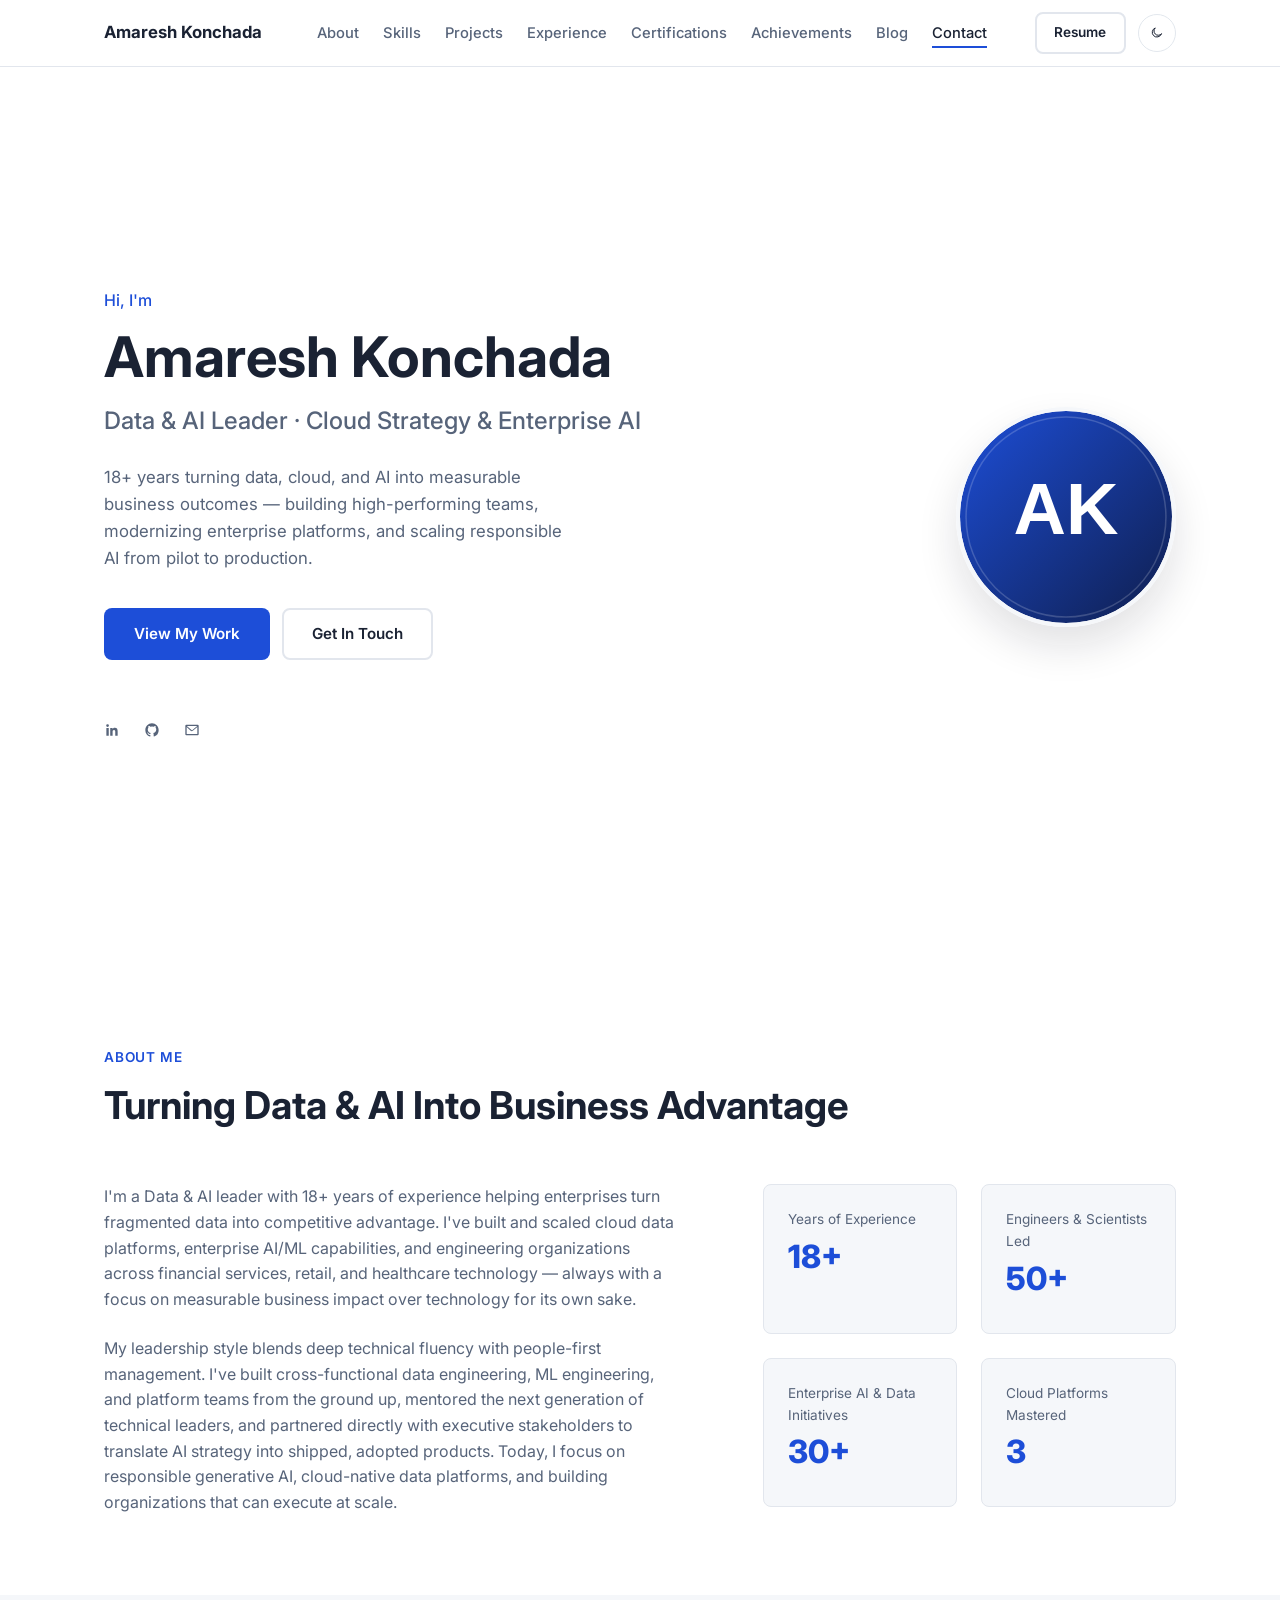
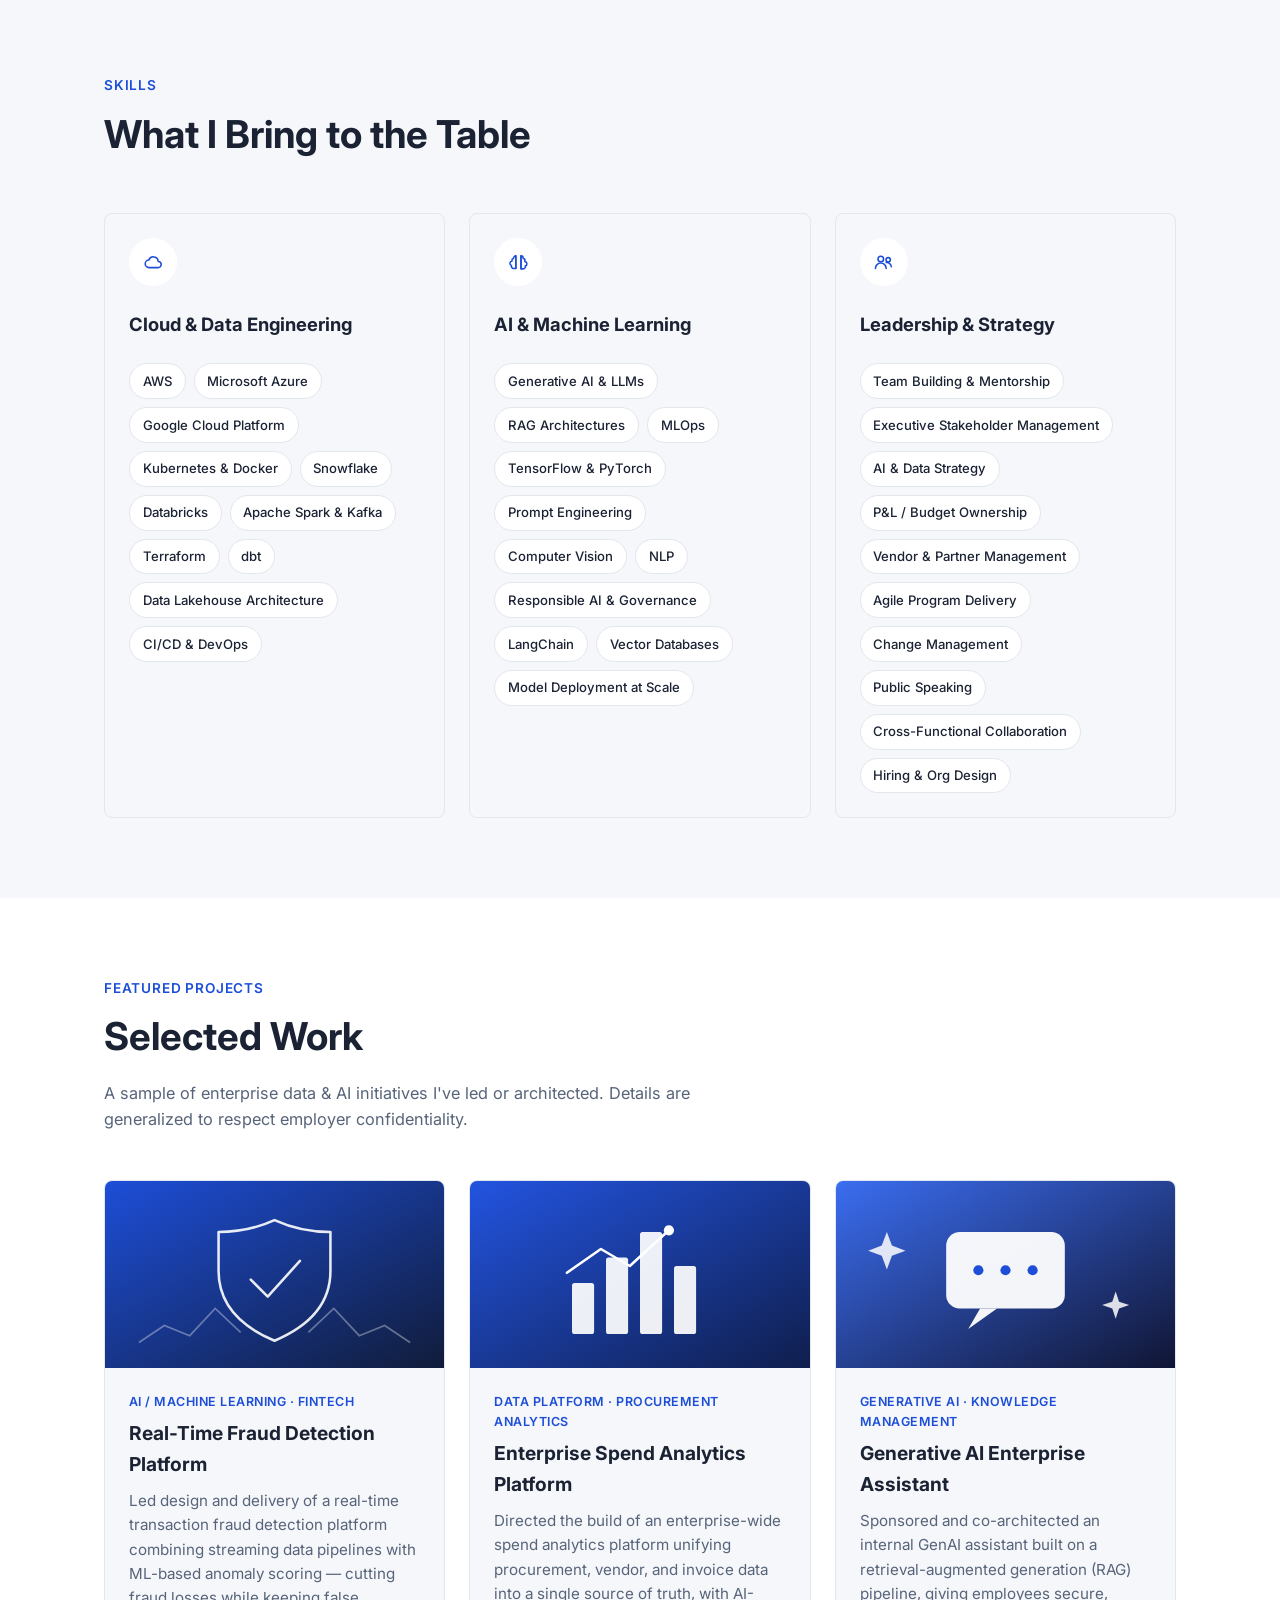
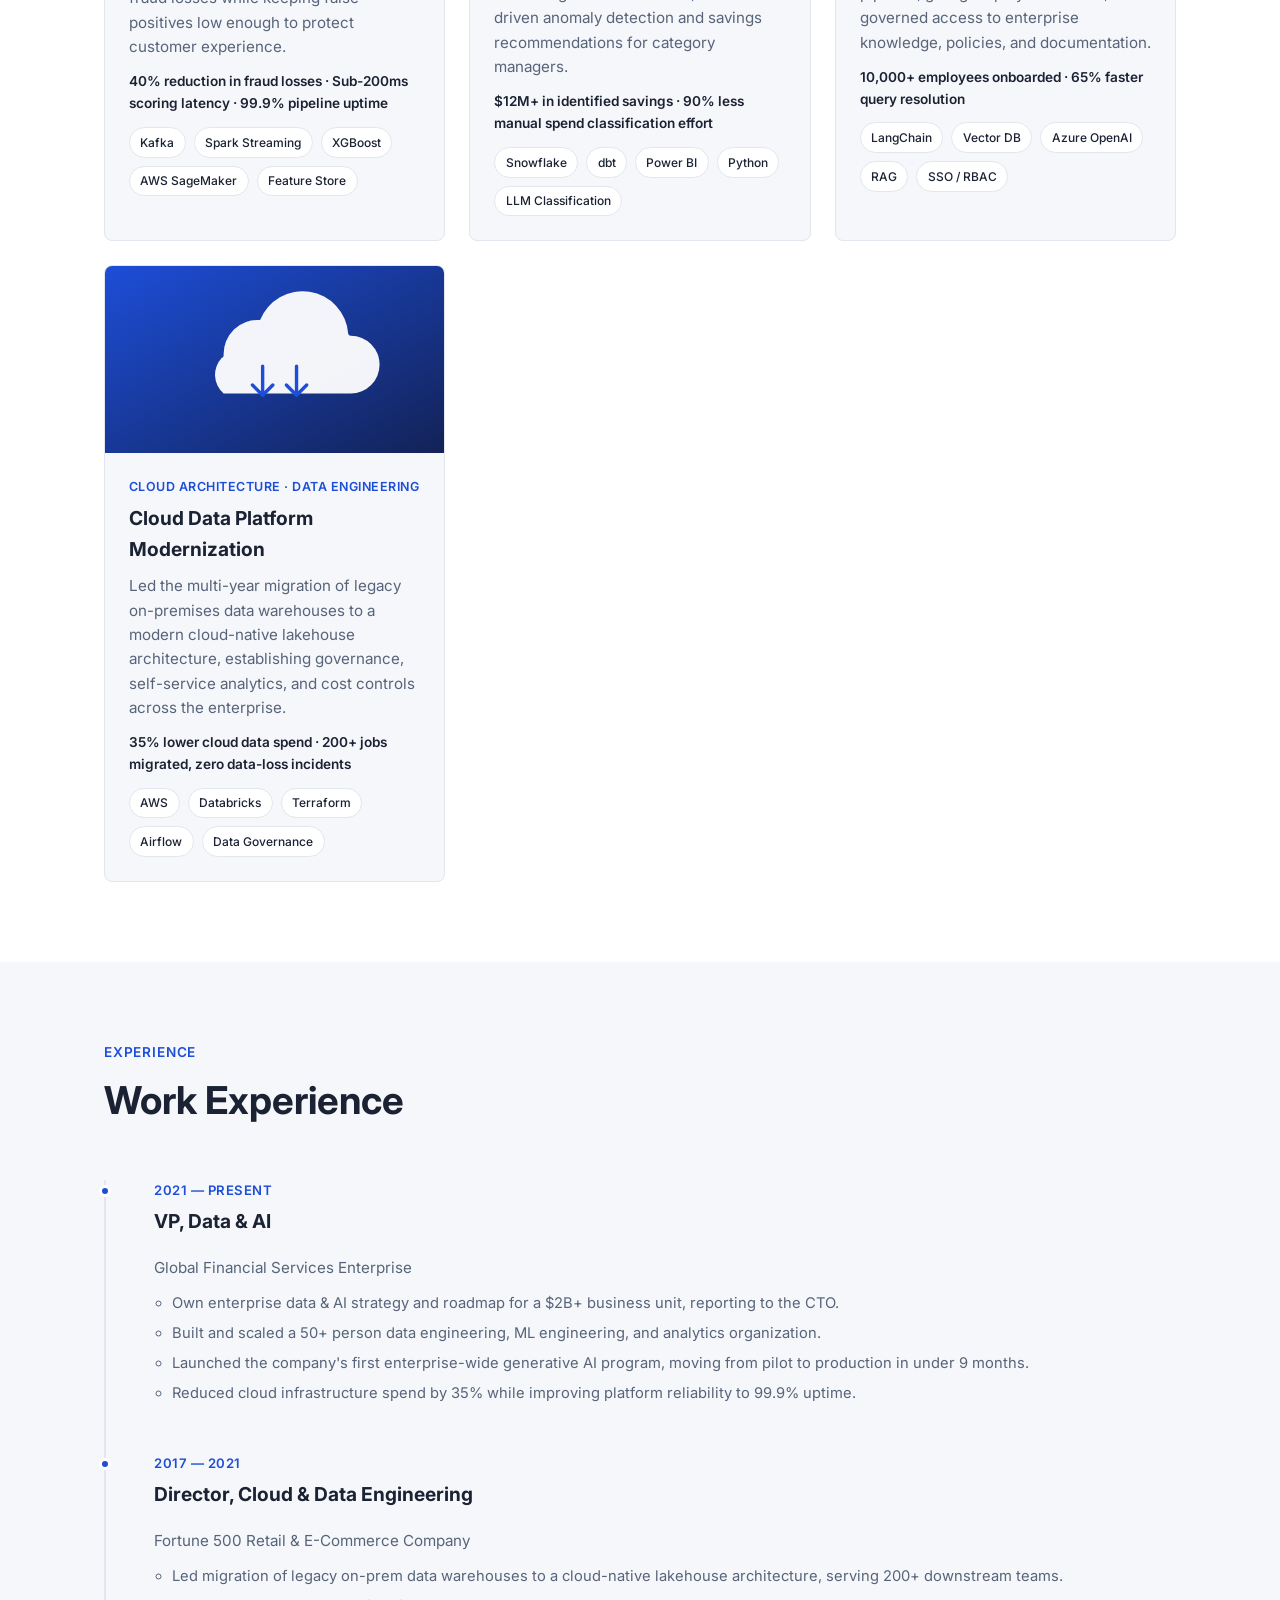
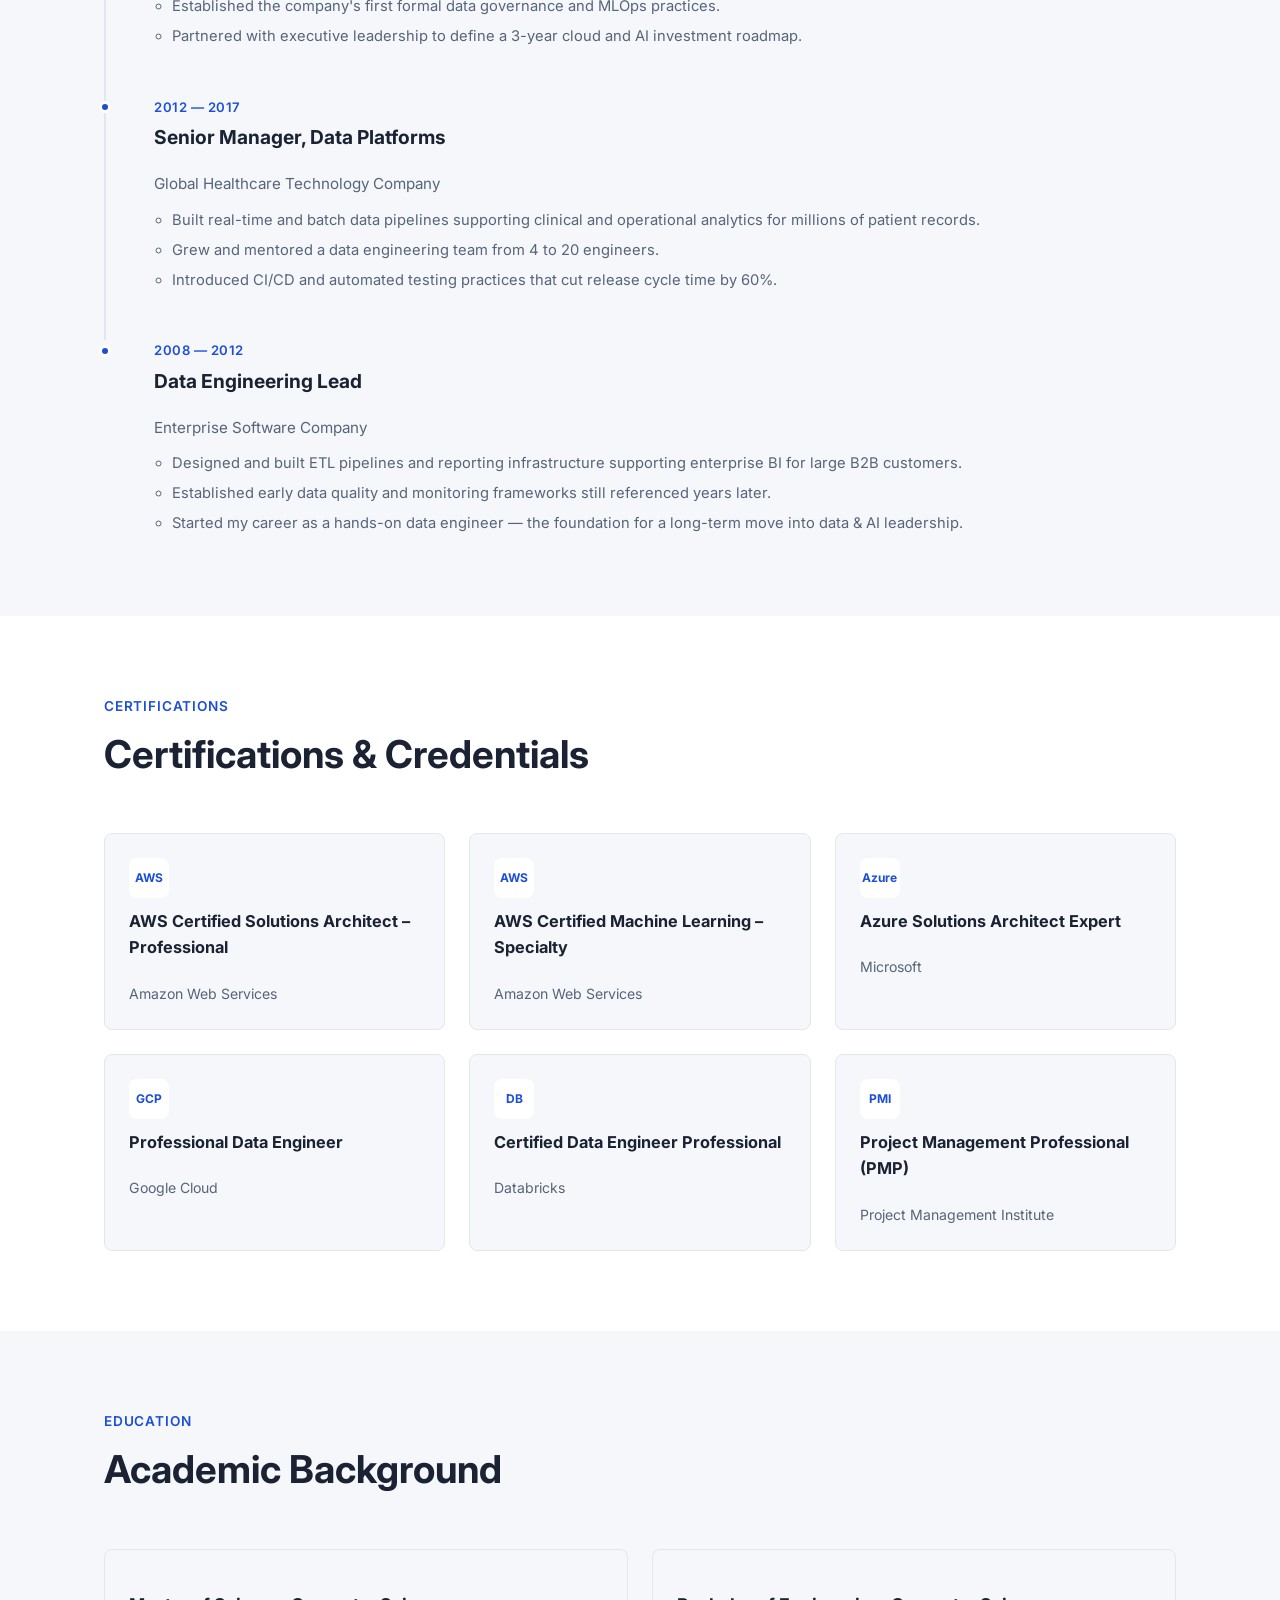
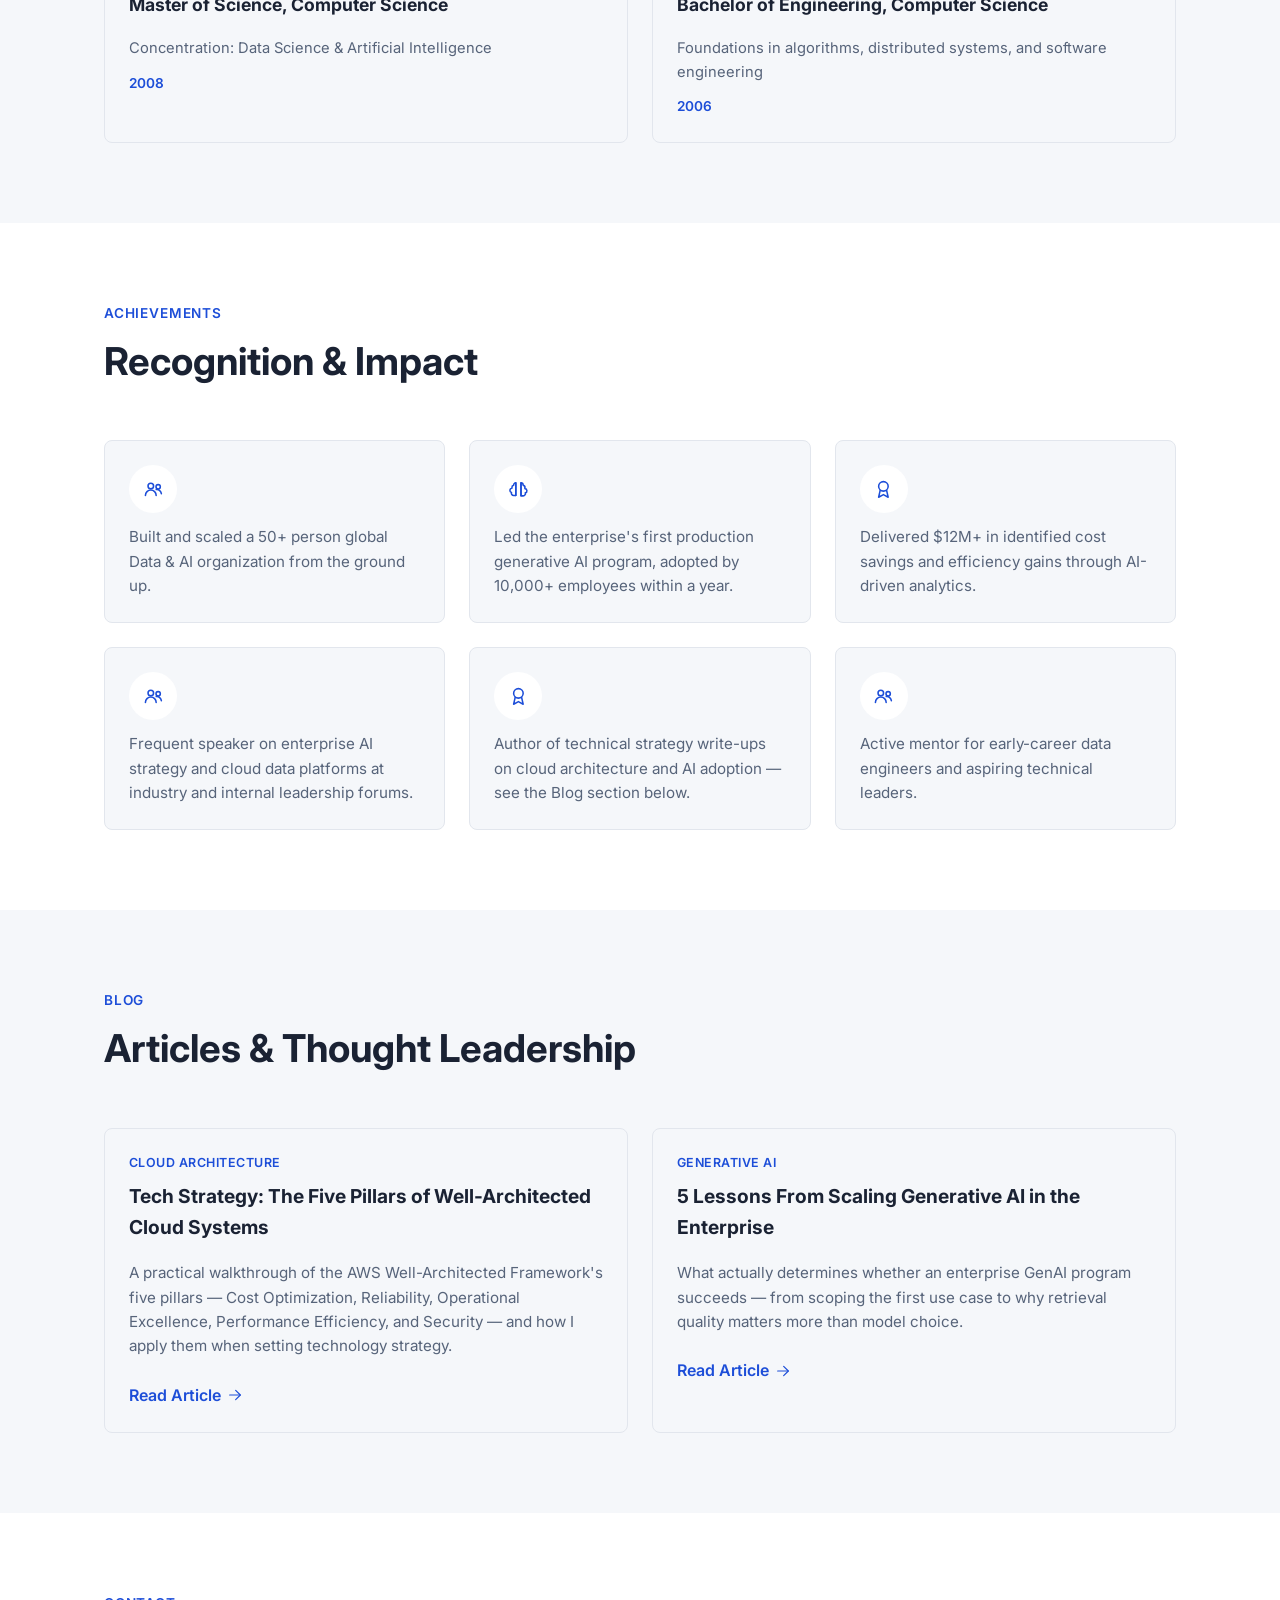
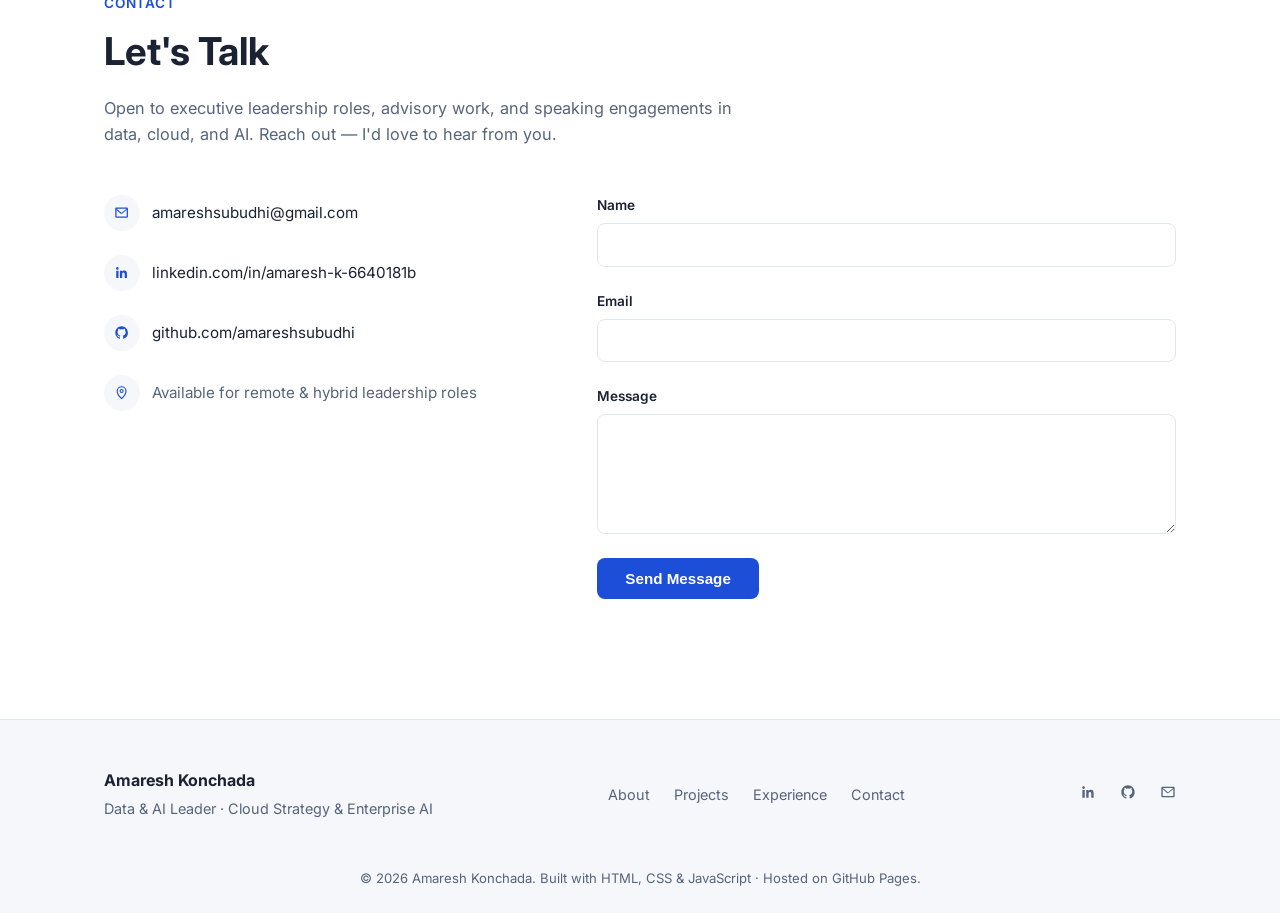
==== index.html @ 45ab71e7 "Build full portfolio site: about, skills, projects, experience, certifications, education, achieveme" ====
<!DOCTYPE html>
<html lang="en">
<head>
  <meta charset="UTF-8">
  <meta name="viewport" content="width=device-width, initial-scale=1.0">
  <title>Amaresh Konchada | Data & AI Leader</title>
  <meta name="description" content="Amaresh Konchada — Data & AI Leader with 18+ years of experience in cloud architecture, enterprise AI, and technology leadership. Explore my experience, projects, skills, and certifications.">

  <!-- Open Graph -->
  <meta property="og:title" content="Amaresh Konchada | Data & AI Leader">
  <meta property="og:description" content="18+ years turning data, cloud, and AI into measurable business outcomes. Explore my experience, projects, skills, and certifications.">
  <meta property="og:type" content="website">
  <meta property="og:image" content="images/profile-placeholder.svg">
  <!-- TODO: add og:url and <link rel="canonical"> once the GitHub Pages / custom domain URL is finalized -->

  <link rel="icon" href="assets/favicon.svg" type="image/svg+xml">

  <!-- Fonts -->
  <link rel="preconnect" href="https://fonts.googleapis.com">
  <link rel="preconnect" href="https://fonts.gstatic.com" crossorigin>
  <link href="https://fonts.googleapis.com/css2?family=Inter:wght@400;500;600;700;800&display=swap" rel="stylesheet">

  <link rel="stylesheet" href="styles/style.css">
</head>
<body>

  <a href="#main" class="skip-link">Skip to main content</a>

  <!-- ==========================================================================
       Icon sprite — shared across the page (nav, skills, contact, footer)
       ========================================================================== -->
  <svg class="icon-sprite" aria-hidden="true">
    <symbol id="icon-menu" viewBox="0 0 24 24"><g fill="none" stroke="currentColor" stroke-width="1.8" stroke-linecap="round"><line x1="3" y1="6" x2="21" y2="6"/><line x1="3" y1="12" x2="21" y2="12"/><line x1="3" y1="18" x2="21" y2="18"/></g></symbol>
    <symbol id="icon-close" viewBox="0 0 24 24"><g fill="none" stroke="currentColor" stroke-width="1.8" stroke-linecap="round"><line x1="5" y1="5" x2="19" y2="19"/><line x1="19" y1="5" x2="5" y2="19"/></g></symbol>
    <symbol id="icon-sun" viewBox="0 0 24 24"><g fill="none" stroke="currentColor" stroke-width="1.8" stroke-linecap="round"><circle cx="12" cy="12" r="4.2"/><line x1="12" y1="1.5" x2="12" y2="4"/><line x1="12" y1="20" x2="12" y2="22.5"/><line x1="1.5" y1="12" x2="4" y2="12"/><line x1="20" y1="12" x2="22.5" y2="12"/><line x1="4.5" y1="4.5" x2="6.2" y2="6.2"/><line x1="17.8" y1="17.8" x2="19.5" y2="19.5"/><line x1="4.5" y1="19.5" x2="6.2" y2="17.8"/><line x1="17.8" y1="6.2" x2="19.5" y2="4.5"/></g></symbol>
    <symbol id="icon-moon" viewBox="0 0 24 24"><path fill="none" stroke="currentColor" stroke-width="1.8" stroke-linecap="round" stroke-linejoin="round" d="M20.5 14.5A8.5 8.5 0 1 1 9.5 3.5a7 7 0 0 0 11 11z"/></symbol>
    <symbol id="icon-cloud" viewBox="0 0 24 24"><path fill="none" stroke="currentColor" stroke-width="1.8" stroke-linecap="round" stroke-linejoin="round" d="M7 18h10.5a3.5 3.5 0 0 0 0-7 5.5 5.5 0 0 0-10.7-1.7A4 4 0 0 0 7 18z"/></symbol>
    <symbol id="icon-brain" viewBox="0 0 24 24"><g fill="none" stroke="currentColor" stroke-width="1.8" stroke-linecap="round" stroke-linejoin="round"><path d="M9 4.5a2.5 2.5 0 0 0-2.5 2.5v.3A2.7 2.7 0 0 0 4.5 10v.6A2.5 2.5 0 0 0 4 15.5 2.7 2.7 0 0 0 6.5 19H9V4.5z"/><path d="M15 4.5a2.5 2.5 0 0 1 2.5 2.5v.3a2.7 2.7 0 0 1 2 3.2v.6a2.5 2.5 0 0 1 .5 4.9 2.7 2.7 0 0 1-2.5 3.5H15V4.5z"/><line x1="9" y1="4.5" x2="9" y2="19"/><line x1="15" y1="4.5" x2="15" y2="19"/></g></symbol>
    <symbol id="icon-users" viewBox="0 0 24 24"><g fill="none" stroke="currentColor" stroke-width="1.8" stroke-linecap="round" stroke-linejoin="round"><circle cx="9" cy="8" r="3.2"/><path d="M2.8 19a6.2 6.2 0 0 1 12.4 0"/><circle cx="17.5" cy="9" r="2.5"/><path d="M15.3 12.2A5.2 5.2 0 0 1 21.2 17"/></g></symbol>
    <symbol id="icon-award" viewBox="0 0 24 24"><g fill="none" stroke="currentColor" stroke-width="1.8" stroke-linecap="round" stroke-linejoin="round"><circle cx="12" cy="8.5" r="5.5"/><path d="M8.3 13.2 6.5 21l5.5-3 5.5 3-1.8-7.8"/></g></symbol>
    <symbol id="icon-mail" viewBox="0 0 24 24"><path fill="currentColor" d="M2 5.5A1.5 1.5 0 0 1 3.5 4h17A1.5 1.5 0 0 1 22 5.5v13a1.5 1.5 0 0 1-1.5 1.5h-17A1.5 1.5 0 0 1 2 18.5v-13zm2.2.5 7.55 6.29a.5.5 0 0 0 .5 0L19.8 6H4.2zM20 7.62l-6.77 5.64a2.5 2.5 0 0 1-3.2 0L4 7.62V18h16V7.62z"/></symbol>
    <symbol id="icon-linkedin" viewBox="0 0 24 24"><path fill="currentColor" d="M20.45 20.45h-3.56v-5.57c0-1.33-.02-3.03-1.85-3.03-1.85 0-2.14 1.45-2.14 2.94v5.66H9.34V9h3.42v1.56h.05c.48-.9 1.64-1.85 3.38-1.85 3.61 0 4.28 2.38 4.28 5.47v6.27zM5.34 7.43a2.07 2.07 0 1 1 0-4.14 2.07 2.07 0 0 1 0 4.14zM7.12 20.45H3.56V9h3.56v11.45z"/></symbol>
    <symbol id="icon-github" viewBox="0 0 24 24"><path fill="currentColor" d="M12 2C6.48 2 2 6.58 2 12.2c0 4.5 2.87 8.32 6.84 9.67.5.1.68-.22.68-.5v-1.94c-2.78.62-3.37-1.36-3.37-1.36-.46-1.2-1.11-1.52-1.11-1.52-.91-.64.07-.63.07-.63 1 .07 1.53 1.05 1.53 1.05.9 1.57 2.34 1.12 2.91.86.09-.66.35-1.12.64-1.38-2.22-.26-4.56-1.14-4.56-5.06 0-1.12.39-2.03 1.03-2.75-.1-.26-.45-1.3.1-2.71 0 0 .84-.28 2.75 1.05a9.3 9.3 0 0 1 5 0c1.9-1.33 2.74-1.05 2.74-1.05.56 1.41.21 2.45.1 2.71.65.72 1.03 1.63 1.03 2.75 0 3.93-2.34 4.79-4.57 5.05.36.32.68.94.68 1.9v2.82c0 .28.18.61.69.5A10.02 10.02 0 0 0 22 12.2C22 6.58 17.52 2 12 2z"/></symbol>
    <symbol id="icon-map-pin" viewBox="0 0 24 24"><g fill="none" stroke="currentColor" stroke-width="1.8" stroke-linecap="round" stroke-linejoin="round"><path d="M12 21.5S5 15 5 9.8a7 7 0 0 1 14 0c0 5.2-7 11.7-7 11.7z"/><circle cx="12" cy="9.5" r="2.4"/></g></symbol>
    <symbol id="icon-arrow-right" viewBox="0 0 24 24"><g fill="none" stroke="currentColor" stroke-width="1.8" stroke-linecap="round" stroke-linejoin="round"><line x1="4" y1="12" x2="20" y2="12"/><polyline points="13 5 20 12 13 19"/></g></symbol>
  </svg>

  <!-- ==========================================================================
       Header / Navigation
       ========================================================================== -->
  <header class="site-header" id="siteHeader">
    <div class="container nav">
      <a href="#hero" class="nav__brand">Amaresh Konchada</a>

      <button class="nav__toggle" id="navToggle" aria-label="Toggle navigation menu" aria-expanded="false" aria-controls="navMenu">
        <svg class="icon" aria-hidden="true"><use href="#icon-menu"></use></svg>
      </button>

      <div class="nav__menu" id="navMenu">
        <ul class="nav__list">
          <li><a href="#about" class="nav__link">About</a></li>
          <li><a href="#skills" class="nav__link">Skills</a></li>
          <li><a href="#projects" class="nav__link">Projects</a></li>
          <li><a href="#experience" class="nav__link">Experience</a></li>
          <li><a href="#certifications" class="nav__link">Certifications</a></li>
          <li><a href="#achievements" class="nav__link">Achievements</a></li>
          <li><a href="#blog" class="nav__link">Blog</a></li>
          <li><a href="#contact" class="nav__link">Contact</a></li>
        </ul>
        <div class="nav__actions">
          <a href="resume/resume.html" target="_blank" rel="noopener noreferrer" class="btn btn--secondary btn--sm">Resume</a>
          <button class="theme-toggle" id="themeToggle" aria-label="Toggle dark mode" aria-pressed="false">
            <svg class="icon" aria-hidden="true"><use href="#icon-moon"></use></svg>
          </button>
        </div>
      </div>
    </div>
  </header>

  <main id="main">

    <!-- ==========================================================================
         Hero
         ========================================================================== -->
    <section id="hero" class="hero" aria-label="Introduction">
      <div class="container hero__grid">
        <div class="hero__container">
          <p class="hero__eyebrow">Hi, I'm</p>
          <h1 class="hero__name">Amaresh Konchada</h1>
          <p class="hero__title">Data &amp; AI Leader · Cloud Strategy &amp; Enterprise AI</p>
          <p class="hero__tagline">
            18+ years turning data, cloud, and AI into measurable business outcomes — building
            high-performing teams, modernizing enterprise platforms, and scaling responsible AI
            from pilot to production.
          </p>

          <div class="hero__cta">
            <a href="#projects" class="btn btn--primary">View My Work</a>
            <a href="#contact" class="btn btn--secondary">Get In Touch</a>
          </div>

          <ul class="hero__socials" aria-label="Social links">
            <li>
              <a href="https://www.linkedin.com/in/amaresh-k-6640181b/" target="_blank" rel="noopener noreferrer" aria-label="Amaresh Konchada on LinkedIn">
                <svg class="icon" width="22" height="22" aria-hidden="true"><use href="#icon-linkedin"></use></svg>
              </a>
            </li>
            <li>
              <a href="https://github.com/amareshsubudhi" target="_blank" rel="noopener noreferrer" aria-label="Amaresh Konchada on GitHub">
                <svg class="icon" width="22" height="22" aria-hidden="true"><use href="#icon-github"></use></svg>
              </a>
            </li>
            <li>
              <a href="mailto:amareshsubudhi@gmail.com" aria-label="Email Amaresh Konchada">
                <svg class="icon" width="22" height="22" aria-hidden="true"><use href="#icon-mail"></use></svg>
              </a>
            </li>
          </ul>
        </div>

        <div class="hero__media">
          <!-- Placeholder avatar. Replace with a real headshot: drop the file at
               images/profile.jpg and change the src below to "images/profile.jpg". -->
          <img src="images/profile-placeholder.svg" alt="Portrait of Amaresh Konchada" class="hero__avatar" width="280" height="280">
        </div>
      </div>
    </section>

    <!-- ==========================================================================
         About
         ========================================================================== -->
    <section id="about" class="section" aria-label="About Me">
      <div class="container">
        <p class="section__eyebrow">About Me</p>
        <h2 class="section__title">Turning Data &amp; AI Into Business Advantage</h2>

        <div class="about__grid">
          <div class="about__bio">
            <p>
              I'm a Data &amp; AI leader with 18+ years of experience helping enterprises turn
              fragmented data into competitive advantage. I've built and scaled cloud data
              platforms, enterprise AI/ML capabilities, and engineering organizations across
              financial services, retail, and healthcare technology — always with a focus on
              measurable business impact over technology for its own sake.
            </p>
            <p>
              My leadership style blends deep technical fluency with people-first management.
              I've built cross-functional data engineering, ML engineering, and platform teams
              from the ground up, mentored the next generation of technical leaders, and
              partnered directly with executive stakeholders to translate AI strategy into
              shipped, adopted products. Today, I focus on responsible generative AI, cloud-native
              data platforms, and building organizations that can execute at scale.
            </p>
          </div>

          <dl class="stats about__stats" aria-label="Career highlights">
            <div class="stat">
              <dt class="stat__label">Years of Experience</dt>
              <dd class="stat__value">18+</dd>
            </div>
            <div class="stat">
              <dt class="stat__label">Engineers &amp; Scientists Led</dt>
              <dd class="stat__value">50+</dd>
            </div>
            <div class="stat">
              <dt class="stat__label">Enterprise AI &amp; Data Initiatives</dt>
              <dd class="stat__value">30+</dd>
            </div>
            <div class="stat">
              <dt class="stat__label">Cloud Platforms Mastered</dt>
              <dd class="stat__value">3</dd>
            </div>
          </dl>
        </div>
      </div>
    </section>

    <!-- ==========================================================================
         Skills — Technical, AI, Leadership
         ========================================================================== -->
    <section id="skills" class="section section--alt" aria-label="Skills">
      <div class="container">
        <p class="section__eyebrow">Skills</p>
        <h2 class="section__title">What I Bring to the Table</h2>

        <div class="skills__grid">
          <article class="card skill-card">
            <div class="skill-card__icon"><svg class="icon" aria-hidden="true"><use href="#icon-cloud"></use></svg></div>
            <h3 class="skill-card__title">Cloud &amp; Data Engineering</h3>
            <ul class="chip-list">
              <li class="chip">AWS</li>
              <li class="chip">Microsoft Azure</li>
              <li class="chip">Google Cloud Platform</li>
              <li class="chip">Kubernetes &amp; Docker</li>
              <li class="chip">Snowflake</li>
              <li class="chip">Databricks</li>
              <li class="chip">Apache Spark &amp; Kafka</li>
              <li class="chip">Terraform</li>
              <li class="chip">dbt</li>
              <li class="chip">Data Lakehouse Architecture</li>
              <li class="chip">CI/CD &amp; DevOps</li>
            </ul>
          </article>

          <article class="card skill-card">
            <div class="skill-card__icon"><svg class="icon" aria-hidden="true"><use href="#icon-brain"></use></svg></div>
            <h3 class="skill-card__title">AI &amp; Machine Learning</h3>
            <ul class="chip-list">
              <li class="chip">Generative AI &amp; LLMs</li>
              <li class="chip">RAG Architectures</li>
              <li class="chip">MLOps</li>
              <li class="chip">TensorFlow &amp; PyTorch</li>
              <li class="chip">Prompt Engineering</li>
              <li class="chip">Computer Vision</li>
              <li class="chip">NLP</li>
              <li class="chip">Responsible AI &amp; Governance</li>
              <li class="chip">LangChain</li>
              <li class="chip">Vector Databases</li>
              <li class="chip">Model Deployment at Scale</li>
            </ul>
          </article>

          <article class="card skill-card">
            <div class="skill-card__icon"><svg class="icon" aria-hidden="true"><use href="#icon-users"></use></svg></div>
            <h3 class="skill-card__title">Leadership &amp; Strategy</h3>
            <ul class="chip-list">
              <li class="chip">Team Building &amp; Mentorship</li>
              <li class="chip">Executive Stakeholder Management</li>
              <li class="chip">AI &amp; Data Strategy</li>
              <li class="chip">P&amp;L / Budget Ownership</li>
              <li class="chip">Vendor &amp; Partner Management</li>
              <li class="chip">Agile Program Delivery</li>
              <li class="chip">Change Management</li>
              <li class="chip">Public Speaking</li>
              <li class="chip">Cross-Functional Collaboration</li>
              <li class="chip">Hiring &amp; Org Design</li>
            </ul>
          </article>
        </div>
      </div>
    </section>

    <!-- ==========================================================================
         Featured Projects
         ========================================================================== -->
    <section id="projects" class="section" aria-label="Featured Projects">
      <div class="container">
        <p class="section__eyebrow">Featured Projects</p>
        <h2 class="section__title">Selected Work</h2>
        <p class="section__subtitle">
          A sample of enterprise data &amp; AI initiatives I've led or architected. Details are
          generalized to respect employer confidentiality.
        </p>

        <div class="projects__grid">
          <article class="card project-card">
            <img src="images/project-fraud.svg" alt="" class="project-card__thumb" width="400" height="220" loading="lazy">
            <p class="project-card__tag">AI / Machine Learning · FinTech</p>
            <h3 class="project-card__title">Real-Time Fraud Detection Platform</h3>
            <p class="project-card__desc">
              Led design and delivery of a real-time transaction fraud detection platform
              combining streaming data pipelines with ML-based anomaly scoring — cutting fraud
              losses while keeping false positives low enough to protect customer experience.
            </p>
            <p class="project-card__impact">40% reduction in fraud losses · Sub-200ms scoring latency · 99.9% pipeline uptime</p>
            <ul class="chip-list chip-list--sm">
              <li class="chip">Kafka</li>
              <li class="chip">Spark Streaming</li>
              <li class="chip">XGBoost</li>
              <li class="chip">AWS SageMaker</li>
              <li class="chip">Feature Store</li>
            </ul>
          </article>

          <article class="card project-card">
            <img src="images/project-spend.svg" alt="" class="project-card__thumb" width="400" height="220" loading="lazy">
            <p class="project-card__tag">Data Platform · Procurement Analytics</p>
            <h3 class="project-card__title">Enterprise Spend Analytics Platform</h3>
            <p class="project-card__desc">
              Directed the build of an enterprise-wide spend analytics platform unifying
              procurement, vendor, and invoice data into a single source of truth, with
              AI-driven anomaly detection and savings recommendations for category managers.
            </p>
            <p class="project-card__impact">$12M+ in identified savings · 90% less manual spend classification effort</p>
            <ul class="chip-list chip-list--sm">
              <li class="chip">Snowflake</li>
              <li class="chip">dbt</li>
              <li class="chip">Power BI</li>
              <li class="chip">Python</li>
              <li class="chip">LLM Classification</li>
            </ul>
          </article>

          <article class="card project-card">
            <img src="images/project-genai.svg" alt="" class="project-card__thumb" width="400" height="220" loading="lazy">
            <p class="project-card__tag">Generative AI · Knowledge Management</p>
            <h3 class="project-card__title">Generative AI Enterprise Assistant</h3>
            <p class="project-card__desc">
              Sponsored and co-architected an internal GenAI assistant built on a
              retrieval-augmented generation (RAG) pipeline, giving employees secure, governed
              access to enterprise knowledge, policies, and documentation.
            </p>
            <p class="project-card__impact">10,000+ employees onboarded · 65% faster query resolution</p>
            <ul class="chip-list chip-list--sm">
              <li class="chip">LangChain</li>
              <li class="chip">Vector DB</li>
              <li class="chip">Azure OpenAI</li>
              <li class="chip">RAG</li>
              <li class="chip">SSO / RBAC</li>
            </ul>
          </article>

          <article class="card project-card">
            <img src="images/project-cloud.svg" alt="" class="project-card__thumb" width="400" height="220" loading="lazy">
            <p class="project-card__tag">Cloud Architecture · Data Engineering</p>
            <h3 class="project-card__title">Cloud Data Platform Modernization</h3>
            <p class="project-card__desc">
              Led the multi-year migration of legacy on-premises data warehouses to a modern
              cloud-native lakehouse architecture, establishing governance, self-service
              analytics, and cost controls across the enterprise.
            </p>
            <p class="project-card__impact">35% lower cloud data spend · 200+ jobs migrated, zero data-loss incidents</p>
            <ul class="chip-list chip-list--sm">
              <li class="chip">AWS</li>
              <li class="chip">Databricks</li>
              <li class="chip">Terraform</li>
              <li class="chip">Airflow</li>
              <li class="chip">Data Governance</li>
            </ul>
          </article>
        </div>
      </div>
    </section>

    <!-- ==========================================================================
         Work Experience Timeline
         ========================================================================== -->
    <!-- TODO: swap the generalized employer descriptors below for actual company names when ready to publish. -->
    <section id="experience" class="section section--alt" aria-label="Work Experience">
      <div class="container">
        <p class="section__eyebrow">Experience</p>
        <h2 class="section__title">Work Experience</h2>

        <ol class="timeline">
          <li class="timeline__item">
            <div class="timeline__marker" aria-hidden="true"></div>
            <div class="timeline__content">
              <p class="timeline__period">2021 — Present</p>
              <h3 class="timeline__role">VP, Data &amp; AI</h3>
              <p class="timeline__org">Global Financial Services Enterprise</p>
              <ul class="timeline__list">
                <li>Own enterprise data &amp; AI strategy and roadmap for a $2B+ business unit, reporting to the CTO.</li>
                <li>Built and scaled a 50+ person data engineering, ML engineering, and analytics organization.</li>
                <li>Launched the company's first enterprise-wide generative AI program, moving from pilot to production in under 9 months.</li>
                <li>Reduced cloud infrastructure spend by 35% while improving platform reliability to 99.9% uptime.</li>
              </ul>
            </div>
          </li>

          <li class="timeline__item">
            <div class="timeline__marker" aria-hidden="true"></div>
            <div class="timeline__content">
              <p class="timeline__period">2017 — 2021</p>
              <h3 class="timeline__role">Director, Cloud &amp; Data Engineering</h3>
              <p class="timeline__org">Fortune 500 Retail &amp; E-Commerce Company</p>
              <ul class="timeline__list">
                <li>Led migration of legacy on-prem data warehouses to a cloud-native lakehouse architecture, serving 200+ downstream teams.</li>
                <li>Established the company's first formal data governance and MLOps practices.</li>
                <li>Partnered with executive leadership to define a 3-year cloud and AI investment roadmap.</li>
              </ul>
            </div>
          </li>

          <li class="timeline__item">
            <div class="timeline__marker" aria-hidden="true"></div>
            <div class="timeline__content">
              <p class="timeline__period">2012 — 2017</p>
              <h3 class="timeline__role">Senior Manager, Data Platforms</h3>
              <p class="timeline__org">Global Healthcare Technology Company</p>
              <ul class="timeline__list">
                <li>Built real-time and batch data pipelines supporting clinical and operational analytics for millions of patient records.</li>
                <li>Grew and mentored a data engineering team from 4 to 20 engineers.</li>
                <li>Introduced CI/CD and automated testing practices that cut release cycle time by 60%.</li>
              </ul>
            </div>
          </li>

          <li class="timeline__item">
            <div class="timeline__marker" aria-hidden="true"></div>
            <div class="timeline__content">
              <p class="timeline__period">2008 — 2012</p>
              <h3 class="timeline__role">Data Engineering Lead</h3>
              <p class="timeline__org">Enterprise Software Company</p>
              <ul class="timeline__list">
                <li>Designed and built ETL pipelines and reporting infrastructure supporting enterprise BI for large B2B customers.</li>
                <li>Established early data quality and monitoring frameworks still referenced years later.</li>
                <li>Started my career as a hands-on data engineer — the foundation for a long-term move into data &amp; AI leadership.</li>
              </ul>
            </div>
          </li>
        </ol>
      </div>
    </section>

    <!-- ==========================================================================
         Certifications
         ========================================================================== -->
    <section id="certifications" class="section" aria-label="Certifications">
      <div class="container">
        <p class="section__eyebrow">Certifications</p>
        <h2 class="section__title">Certifications &amp; Credentials</h2>

        <div class="cert__grid">
          <article class="card cert-card">
            <p class="cert-card__badge">AWS</p>
            <h3 class="cert-card__title">AWS Certified Solutions Architect – Professional</h3>
            <p class="cert-card__issuer">Amazon Web Services</p>
          </article>
          <article class="card cert-card">
            <p class="cert-card__badge">AWS</p>
            <h3 class="cert-card__title">AWS Certified Machine Learning – Specialty</h3>
            <p class="cert-card__issuer">Amazon Web Services</p>
          </article>
          <article class="card cert-card">
            <p class="cert-card__badge">Azure</p>
            <h3 class="cert-card__title">Azure Solutions Architect Expert</h3>
            <p class="cert-card__issuer">Microsoft</p>
          </article>
          <article class="card cert-card">
            <p class="cert-card__badge">GCP</p>
            <h3 class="cert-card__title">Professional Data Engineer</h3>
            <p class="cert-card__issuer">Google Cloud</p>
          </article>
          <article class="card cert-card">
            <p class="cert-card__badge">DB</p>
            <h3 class="cert-card__title">Certified Data Engineer Professional</h3>
            <p class="cert-card__issuer">Databricks</p>
          </article>
          <article class="card cert-card">
            <p class="cert-card__badge">PMI</p>
            <h3 class="cert-card__title">Project Management Professional (PMP)</h3>
            <p class="cert-card__issuer">Project Management Institute</p>
          </article>
        </div>
      </div>
    </section>

    <!-- ==========================================================================
         Education
         ========================================================================== -->
    <section id="education" class="section section--alt" aria-label="Education">
      <div class="container">
        <p class="section__eyebrow">Education</p>
        <h2 class="section__title">Academic Background</h2>

        <div class="education__grid">
          <article class="card education-card">
            <h3 class="education-card__degree">Master of Science, Computer Science</h3>
            <p class="education-card__focus">Concentration: Data Science &amp; Artificial Intelligence</p>
            <p class="education-card__year">2008</p>
          </article>
          <article class="card education-card">
            <h3 class="education-card__degree">Bachelor of Engineering, Computer Science</h3>
            <p class="education-card__focus">Foundations in algorithms, distributed systems, and software engineering</p>
            <p class="education-card__year">2006</p>
          </article>
        </div>
      </div>
    </section>

    <!-- ==========================================================================
         Achievements
         ========================================================================== -->
    <section id="achievements" class="section" aria-label="Achievements">
      <div class="container">
        <p class="section__eyebrow">Achievements</p>
        <h2 class="section__title">Recognition &amp; Impact</h2>

        <div class="achievements__grid">
          <article class="card achievement-card">
            <div class="achievement-card__icon"><svg class="icon" aria-hidden="true"><use href="#icon-users"></use></svg></div>
            <p>Built and scaled a 50+ person global Data &amp; AI organization from the ground up.</p>
          </article>
          <article class="card achievement-card">
            <div class="achievement-card__icon"><svg class="icon" aria-hidden="true"><use href="#icon-brain"></use></svg></div>
            <p>Led the enterprise's first production generative AI program, adopted by 10,000+ employees within a year.</p>
          </article>
          <article class="card achievement-card">
            <div class="achievement-card__icon"><svg class="icon" aria-hidden="true"><use href="#icon-award"></use></svg></div>
            <p>Delivered $12M+ in identified cost savings and efficiency gains through AI-driven analytics.</p>
          </article>
          <article class="card achievement-card">
            <div class="achievement-card__icon"><svg class="icon" aria-hidden="true"><use href="#icon-users"></use></svg></div>
            <p>Frequent speaker on enterprise AI strategy and cloud data platforms at industry and internal leadership forums.</p>
          </article>
          <article class="card achievement-card">
            <div class="achievement-card__icon"><svg class="icon" aria-hidden="true"><use href="#icon-award"></use></svg></div>
            <p>Author of technical strategy write-ups on cloud architecture and AI adoption — see the Blog section below.</p>
          </article>
          <article class="card achievement-card">
            <div class="achievement-card__icon"><svg class="icon" aria-hidden="true"><use href="#icon-users"></use></svg></div>
            <p>Active mentor for early-career data engineers and aspiring technical leaders.</p>
          </article>
        </div>
      </div>
    </section>

    <!-- ==========================================================================
         Blog / Articles
         ========================================================================== -->
    <section id="blog" class="section section--alt" aria-label="Blog and Articles">
      <div class="container">
        <p class="section__eyebrow">Blog</p>
        <h2 class="section__title">Articles &amp; Thought Leadership</h2>

        <div class="blog__grid">
          <article class="card blog-card">
            <p class="blog-card__tag">Cloud Architecture</p>
            <h3 class="blog-card__title">Tech Strategy: The Five Pillars of Well-Architected Cloud Systems</h3>
            <p class="blog-card__desc">
              A practical walkthrough of the AWS Well-Architected Framework's five pillars —
              Cost Optimization, Reliability, Operational Excellence, Performance Efficiency,
              and Security — and how I apply them when setting technology strategy.
            </p>
            <a href="tech-strategy.html" class="blog-card__link">
              Read Article <svg class="icon" aria-hidden="true"><use href="#icon-arrow-right"></use></svg>
            </a>
          </article>

          <article class="card blog-card">
            <p class="blog-card__tag">Generative AI</p>
            <h3 class="blog-card__title">5 Lessons From Scaling Generative AI in the Enterprise</h3>
            <p class="blog-card__desc">
              What actually determines whether an enterprise GenAI program succeeds — from
              scoping the first use case to why retrieval quality matters more than model choice.
            </p>
            <a href="genai-lessons.html" class="blog-card__link">
              Read Article <svg class="icon" aria-hidden="true"><use href="#icon-arrow-right"></use></svg>
            </a>
          </article>
        </div>
      </div>
    </section>

    <!-- ==========================================================================
         Contact
         ========================================================================== -->
    <section id="contact" class="section" aria-label="Contact">
      <div class="container">
        <p class="section__eyebrow">Contact</p>
        <h2 class="section__title">Let's Talk</h2>
        <p class="section__subtitle">
          Open to executive leadership roles, advisory work, and speaking engagements in
          data, cloud, and AI. Reach out — I'd love to hear from you.
        </p>

        <div class="contact__grid">
          <div class="contact__info">
            <a class="contact__item" href="mailto:amareshsubudhi@gmail.com">
              <span class="contact__icon"><svg class="icon" aria-hidden="true"><use href="#icon-mail"></use></svg></span>
              amareshsubudhi@gmail.com
            </a>
            <a class="contact__item" href="https://www.linkedin.com/in/amaresh-k-6640181b/" target="_blank" rel="noopener noreferrer">
              <span class="contact__icon"><svg class="icon" aria-hidden="true"><use href="#icon-linkedin"></use></svg></span>
              linkedin.com/in/amaresh-k-6640181b
            </a>
            <a class="contact__item" href="https://github.com/amareshsubudhi" target="_blank" rel="noopener noreferrer">
              <span class="contact__icon"><svg class="icon" aria-hidden="true"><use href="#icon-github"></use></svg></span>
              github.com/amareshsubudhi
            </a>
            <p class="contact__item contact__item--static">
              <span class="contact__icon"><svg class="icon" aria-hidden="true"><use href="#icon-map-pin"></use></svg></span>
              Available for remote &amp; hybrid leadership roles
            </p>
          </div>

          <form class="contact__form" id="contactForm" novalidate>
            <div class="form-field">
              <label for="name">Name</label>
              <input type="text" id="name" name="name" required autocomplete="name">
            </div>
            <div class="form-field">
              <label for="email">Email</label>
              <input type="email" id="email" name="email" required autocomplete="email">
            </div>
            <div class="form-field">
              <label for="message">Message</label>
              <textarea id="message" name="message" rows="5" required></textarea>
            </div>
            <button type="submit" class="btn btn--primary">Send Message</button>
            <p class="form-note" id="formNote" role="status" aria-live="polite"></p>
          </form>
        </div>
      </div>
    </section>

  </main>

  <!-- ==========================================================================
       Footer
       ========================================================================== -->
  <footer class="site-footer">
    <div class="container site-footer__grid">
      <div>
        <p class="site-footer__name">Amaresh Konchada</p>
        <p class="site-footer__tagline">Data &amp; AI Leader · Cloud Strategy &amp; Enterprise AI</p>
      </div>

      <ul class="site-footer__links">
        <li><a href="#about">About</a></li>
        <li><a href="#projects">Projects</a></li>
        <li><a href="#experience">Experience</a></li>
        <li><a href="#contact">Contact</a></li>
      </ul>

      <ul class="hero__socials site-footer__socials" aria-label="Social links">
        <li>
          <a href="https://www.linkedin.com/in/amaresh-k-6640181b/" target="_blank" rel="noopener noreferrer" aria-label="Amaresh Konchada on LinkedIn">
            <svg class="icon" width="20" height="20" aria-hidden="true"><use href="#icon-linkedin"></use></svg>
          </a>
        </li>
        <li>
          <a href="https://github.com/amareshsubudhi" target="_blank" rel="noopener noreferrer" aria-label="Amaresh Konchada on GitHub">
            <svg class="icon" width="20" height="20" aria-hidden="true"><use href="#icon-github"></use></svg>
          </a>
        </li>
        <li>
          <a href="mailto:amareshsubudhi@gmail.com" aria-label="Email Amaresh Konchada">
            <svg class="icon" width="20" height="20" aria-hidden="true"><use href="#icon-mail"></use></svg>
          </a>
        </li>
      </ul>
    </div>
    <p class="site-footer__copy">© <span id="year">2026</span> Amaresh Konchada. Built with HTML, CSS &amp; JavaScript · Hosted on GitHub Pages.</p>
  </footer>

  <script src="scripts/main.js" defer></script>
</body>
</html>
---- styles/style.css ----
/* ==========================================================================
   Variables
   ========================================================================== */
:root {
  /* Colors — light theme (default) */
  --color-bg: #ffffff;
  --color-surface: #f5f7fa;
  --color-text: #1a2233;
  --color-text-muted: #57647a;
  --color-primary: #1d4ed8;
  --color-primary-hover: #1e40af;
  --color-border: #e2e6ed;

  /* Typography */
  --font-base: 'Inter', -apple-system, BlinkMacSystemFont, 'Segoe UI', sans-serif;

  /* Spacing */
  --space-sm: 0.75rem;
  --space-md: 1.5rem;
  --space-lg: 3rem;
  --space-xl: 5rem;

  /* Misc */
  --radius: 8px;
  --transition: 0.2s ease;
  --container-width: 1120px;
}

[data-theme="dark"] {
  --color-bg: #0f1420;
  --color-surface: #171d2c;
  --color-text: #e8ecf3;
  --color-text-muted: #9aa5b8;
  --color-primary: #5b8def;
  --color-primary-hover: #7ba3f2;
  --color-border: #2a3244;
}

/* ==========================================================================
   Global
   ========================================================================== */
*,
*::before,
*::after {
  box-sizing: border-box;
}

body {
  margin: 0;
  font-family: var(--font-base);
  color: var(--color-text);
  background-color: var(--color-bg);
  line-height: 1.6;
  -webkit-font-smoothing: antialiased;
}

h1,
h2,
p {
  margin: 0;
}

a {
  color: inherit;
  text-decoration: none;
}

ul {
  margin: 0;
}

.container {
  width: 100%;
  max-width: var(--container-width);
  margin-inline: auto;
  padding-inline: var(--space-md);
}

.icon-sprite {
  display: none;
}

.icon {
  width: 1em;
  height: 1em;
  display: inline-block;
}

/* ==========================================================================
   Hero
   ========================================================================== */
.hero {
  min-height: 100svh;
  display: flex;
  align-items: center;
}

.hero__container {
  display: flex;
  flex-direction: column;
  align-items: flex-start;
  gap: var(--space-sm);
}

.hero__eyebrow {
  font-size: 1rem;
  font-weight: 500;
  color: var(--color-primary);
}

.hero__name {
  font-size: clamp(2.25rem, 5vw, 3.5rem);
  font-weight: 700;
  line-height: 1.15;
}

.hero__title {
  font-size: clamp(1.1rem, 2.5vw, 1.5rem);
  font-weight: 500;
  color: var(--color-text-muted);
}

.hero__tagline {
  max-width: 42ch;
  font-size: 1.05rem;
  color: var(--color-text-muted);
  margin-top: var(--space-sm);
}

.hero__cta {
  display: flex;
  flex-wrap: wrap;
  gap: var(--space-sm);
  margin-top: var(--space-md);
}

.hero__socials {
  display: flex;
  gap: var(--space-md);
  list-style: none;
  padding: 0;
  margin-top: var(--space-lg);
}

.hero__socials a {
  display: inline-flex;
  color: var(--color-text-muted);
  transition: color var(--transition);
}

.hero__socials a:hover,
.hero__socials a:focus-visible {
  color: var(--color-primary);
}

/* ==========================================================================
   Buttons
   ========================================================================== */
.btn {
  display: inline-block;
  padding: 0.75rem 1.75rem;
  border-radius: var(--radius);
  font-weight: 600;
  font-size: 0.95rem;
  border: 2px solid transparent;
  transition: background-color var(--transition), color var(--transition), border-color var(--transition);
}

.btn--primary {
  background-color: var(--color-primary);
  color: #ffffff;
}

.btn--primary:hover,
.btn--primary:focus-visible {
  background-color: var(--color-primary-hover);
}

.btn--secondary {
  border-color: var(--color-border);
  color: var(--color-text);
}

.btn--secondary:hover,
.btn--secondary:focus-visible {
  border-color: var(--color-primary);
  color: var(--color-primary);
}

/* ==========================================================================
   Page Header (standalone pages)
   ========================================================================== */
.page-header {
  padding-block: var(--space-lg) var(--space-md);
}

.back-link {
  display: inline-flex;
  align-items: center;
  gap: 0.4rem;
  color: var(--color-text-muted);
  font-size: 0.9rem;
  font-weight: 500;
  transition: color var(--transition);
}

.back-link:hover,
.back-link:focus-visible {
  color: var(--color-primary);
}

.page-header__title {
  font-size: clamp(2rem, 4vw, 2.75rem);
  font-weight: 700;
  margin-top: var(--space-md);
}

.page-header__subtitle {
  max-width: 65ch;
  margin-top: var(--space-sm);
  font-size: 1.05rem;
  color: var(--color-text-muted);
}

/* ==========================================================================
   Framework Diagram
   ========================================================================== */
.framework-diagram {
  position: relative;
  display: flex;
  justify-content: space-between;
  gap: var(--space-sm);
  margin-block: var(--space-xl) var(--space-lg);
}

.framework-diagram::before {
  content: '';
  position: absolute;
  top: 28px;
  left: 28px;
  right: 28px;
  height: 2px;
  background-color: var(--color-border);
  z-index: 0;
}

.framework-diagram__node {
  position: relative;
  z-index: 1;
  display: flex;
  flex-direction: column;
  align-items: center;
  gap: 0.6rem;
  text-align: center;
  width: 100%;
  color: var(--color-text);
}

.framework-diagram__icon {
  display: flex;
  align-items: center;
  justify-content: center;
  width: 56px;
  height: 56px;
  border-radius: 50%;
  background-color: var(--color-bg);
  border: 2px solid var(--color-border);
  color: var(--color-primary);
  font-size: 1.4rem;
  transition: border-color var(--transition), color var(--transition);
}

.framework-diagram__node:hover .framework-diagram__icon,
.framework-diagram__node:focus-visible .framework-diagram__icon {
  border-color: var(--color-primary);
}

.framework-diagram__label {
  font-size: 0.85rem;
  font-weight: 500;
  color: var(--color-text-muted);
}

/* ==========================================================================
   Cards
   ========================================================================== */
.card {
  background-color: var(--color-surface);
  border: 1px solid var(--color-border);
  border-radius: var(--radius);
  padding: var(--space-md);
}

.pillars-grid {
  display: grid;
  grid-template-columns: repeat(auto-fit, minmax(260px, 1fr));
  gap: var(--space-md);
  margin-block: var(--space-lg);
}

.pillar-card__icon {
  display: flex;
  align-items: center;
  justify-content: center;
  width: 48px;
  height: 48px;
  border-radius: 50%;
  background-color: var(--color-bg);
  color: var(--color-primary);
  font-size: 1.3rem;
}

.pillar-card__eyebrow {
  margin-top: var(--space-md);
  font-size: 0.8rem;
  font-weight: 600;
  letter-spacing: 0.04em;
  text-transform: uppercase;
  color: var(--color-primary);
}

.pillar-card__title {
  font-size: 1.25rem;
  font-weight: 700;
  margin-top: 0.3rem;
}

.pillar-card__summary {
  margin-top: 0.5rem;
  color: var(--color-text-muted);
  font-size: 0.95rem;
}

.pillar-card__list {
  list-style: none;
  padding: 0;
  margin-top: var(--space-sm);
  display: flex;
  flex-direction: column;
  gap: 0.55rem;
}

.pillar-card__list li {
  position: relative;
  padding-left: 1.1rem;
  font-size: 0.92rem;
  color: var(--color-text-muted);
}

.pillar-card__list li::before {
  content: '';
  position: absolute;
  left: 0;
  top: 0.5em;
  width: 6px;
  height: 6px;
  border-radius: 50%;
  background-color: var(--color-primary);
}

/* ==========================================================================
   Skip Link
   ========================================================================== */
.skip-link {
  position: absolute;
  top: -100%;
  left: var(--space-md);
  z-index: 100;
  padding: 0.6rem 1rem;
  background-color: var(--color-primary);
  color: #fff;
  border-radius: var(--radius);
  transition: top var(--transition);
}

.skip-link:focus {
  top: var(--space-sm);
}

/* ==========================================================================
   Header / Navigation
   ========================================================================== */
section[id] {
  scroll-margin-top: 76px;
}

.site-header {
  position: sticky;
  top: 0;
  z-index: 50;
  background-color: color-mix(in srgb, var(--color-bg) 90%, transparent);
  backdrop-filter: blur(8px);
  border-bottom: 1px solid var(--color-border);
}

.nav {
  display: flex;
  align-items: center;
  justify-content: space-between;
  padding-block: var(--space-sm);
}

.nav__brand {
  font-weight: 700;
  font-size: 1.05rem;
  white-space: nowrap;
}

.nav__toggle {
  display: none;
  align-items: center;
  justify-content: center;
  width: 40px;
  height: 40px;
  border: 1px solid var(--color-border);
  border-radius: var(--radius);
  background: none;
  color: var(--color-text);
  cursor: pointer;
}

.nav__menu {
  display: flex;
  align-items: center;
  gap: var(--space-lg);
}

.nav__list {
  display: flex;
  align-items: center;
  gap: var(--space-md);
  list-style: none;
  padding: 0;
  flex-wrap: wrap;
}

.nav__link {
  font-size: 0.92rem;
  font-weight: 500;
  color: var(--color-text-muted);
  padding-block: 0.25rem;
  border-bottom: 2px solid transparent;
  transition: color var(--transition), border-color var(--transition);
}

.nav__link:hover,
.nav__link:focus-visible,
.nav__link.is-active {
  color: var(--color-text);
  border-bottom-color: var(--color-primary);
}

.nav__actions {
  display: flex;
  align-items: center;
  gap: var(--space-sm);
}

.btn--sm {
  padding: 0.5rem 1.1rem;
  font-size: 0.85rem;
}

.theme-toggle {
  display: inline-flex;
  align-items: center;
  justify-content: center;
  width: 38px;
  height: 38px;
  border-radius: 50%;
  border: 1px solid var(--color-border);
  background: none;
  color: var(--color-text);
  cursor: pointer;
  transition: border-color var(--transition), color var(--transition);
}

.theme-toggle:hover,
.theme-toggle:focus-visible {
  border-color: var(--color-primary);
  color: var(--color-primary);
}

/* ==========================================================================
   Hero — media / avatar
   ========================================================================== */
.hero__grid {
  display: flex;
  flex-direction: row;
  align-items: center;
  justify-content: space-between;
  gap: var(--space-xl);
  flex-wrap: wrap-reverse;
}

.hero__grid .hero__container {
  flex: 1 1 420px;
}

.hero__media {
  flex: 0 0 auto;
  margin-inline: auto;
}

.hero__avatar {
  display: block;
  width: 220px;
  height: 220px;
  border-radius: 50%;
  object-fit: cover;
  border: 4px solid var(--color-surface);
  box-shadow: 0 20px 40px rgba(15, 20, 32, 0.12);
}

/* ==========================================================================
   Sections (generic)
   ========================================================================== */
.section {
  padding-block: var(--space-xl);
}

.section--alt {
  background-color: var(--color-surface);
}

.section__eyebrow {
  font-size: 0.85rem;
  font-weight: 600;
  letter-spacing: 0.06em;
  text-transform: uppercase;
  color: var(--color-primary);
}

.section__title {
  font-size: clamp(1.75rem, 3.2vw, 2.4rem);
  font-weight: 700;
  margin-top: 0.4rem;
}

.section__subtitle {
  max-width: 65ch;
  margin-top: var(--space-sm);
  color: var(--color-text-muted);
  font-size: 1.02rem;
}

/* ==========================================================================
   Stats
   ========================================================================== */
.stats {
  display: grid;
  grid-template-columns: repeat(2, 1fr);
  gap: var(--space-md);
  margin: 0;
}

.stat {
  padding: var(--space-md);
  border: 1px solid var(--color-border);
  border-radius: var(--radius);
  background-color: var(--color-surface);
}

.stat__value {
  display: block;
  font-size: 2rem;
  font-weight: 800;
  color: var(--color-primary);
  margin: 0 0 0.3rem;
}

.stat__label {
  font-size: 0.85rem;
  color: var(--color-text-muted);
}

/* ==========================================================================
   About
   ========================================================================== */
.about__grid {
  display: grid;
  grid-template-columns: 1.4fr 1fr;
  gap: var(--space-xl);
  margin-top: var(--space-lg);
  align-items: start;
}

.about__bio p {
  color: var(--color-text-muted);
  margin-bottom: var(--space-md);
}

.about__bio p:last-child {
  margin-bottom: 0;
}

/* ==========================================================================
   Chips
   ========================================================================== */
.chip-list {
  display: flex;
  flex-wrap: wrap;
  gap: 0.5rem;
  list-style: none;
  padding: 0;
  margin-top: var(--space-md);
}

.chip {
  font-size: 0.82rem;
  font-weight: 500;
  padding: 0.4rem 0.8rem;
  border-radius: 999px;
  background-color: var(--color-bg);
  border: 1px solid var(--color-border);
  color: var(--color-text);
}

.chip-list--sm .chip {
  font-size: 0.75rem;
  padding: 0.3rem 0.65rem;
}

/* ==========================================================================
   Skills
   ========================================================================== */
.skills__grid {
  display: grid;
  grid-template-columns: repeat(auto-fit, minmax(280px, 1fr));
  gap: var(--space-md);
  margin-top: var(--space-lg);
}

.skill-card__icon,
.achievement-card__icon {
  display: flex;
  align-items: center;
  justify-content: center;
  width: 48px;
  height: 48px;
  border-radius: 50%;
  background-color: var(--color-bg);
  color: var(--color-primary);
  font-size: 1.3rem;
}

.skill-card__title {
  margin-top: var(--space-md);
  font-size: 1.15rem;
  font-weight: 700;
}

/* ==========================================================================
   Projects
   ========================================================================== */
.projects__grid {
  display: grid;
  grid-template-columns: repeat(auto-fit, minmax(320px, 1fr));
  gap: var(--space-md);
  margin-top: var(--space-lg);
}

.project-card {
  padding: 0;
  overflow: hidden;
  display: flex;
  flex-direction: column;
}

.project-card__thumb {
  width: 100%;
  height: auto;
  display: block;
}

.project-card__tag {
  margin: var(--space-md) var(--space-md) 0;
  font-size: 0.78rem;
  font-weight: 600;
  letter-spacing: 0.04em;
  text-transform: uppercase;
  color: var(--color-primary);
}

.project-card__title {
  margin: 0.4rem var(--space-md) 0;
  font-size: 1.2rem;
  font-weight: 700;
}

.project-card__desc {
  margin: 0.6rem var(--space-md) 0;
  color: var(--color-text-muted);
  font-size: 0.95rem;
}

.project-card__impact {
  margin: var(--space-sm) var(--space-md) 0;
  font-size: 0.85rem;
  font-weight: 600;
  color: var(--color-text);
}

.project-card .chip-list {
  margin: var(--space-sm) var(--space-md) var(--space-md);
}

/* ==========================================================================
   Timeline
   ========================================================================== */
.timeline {
  list-style: none;
  padding: 0;
  margin: var(--space-lg) 0 0;
  position: relative;
}

.timeline__item {
  position: relative;
  padding-left: var(--space-lg);
  padding-bottom: var(--space-lg);
  border-left: 2px solid var(--color-border);
}

.timeline__item:last-child {
  border-left-color: transparent;
  padding-bottom: 0;
}

.timeline__marker {
  position: absolute;
  left: -7px;
  top: 0.3rem;
  width: 12px;
  height: 12px;
  border-radius: 50%;
  background-color: var(--color-primary);
  border: 3px solid var(--color-bg);
}

.timeline__period {
  font-size: 0.82rem;
  font-weight: 600;
  color: var(--color-primary);
  text-transform: uppercase;
  letter-spacing: 0.04em;
}

.timeline__role {
  margin-top: 0.3rem;
  font-size: 1.2rem;
  font-weight: 700;
}

.timeline__org {
  color: var(--color-text-muted);
  font-size: 0.95rem;
  margin-top: 0.15rem;
}

.timeline__list {
  margin-top: var(--space-sm);
  padding-left: 1.1rem;
  color: var(--color-text-muted);
  font-size: 0.92rem;
  display: flex;
  flex-direction: column;
  gap: 0.4rem;
}

/* ==========================================================================
   Certifications
   ========================================================================== */
.cert__grid {
  display: grid;
  grid-template-columns: repeat(auto-fit, minmax(260px, 1fr));
  gap: var(--space-md);
  margin-top: var(--space-lg);
}

.cert-card {
  display: flex;
  flex-direction: column;
  gap: 0.4rem;
}

.cert-card__badge {
  display: inline-flex;
  align-items: center;
  justify-content: center;
  width: 40px;
  height: 40px;
  border-radius: var(--radius);
  background-color: var(--color-bg);
  color: var(--color-primary);
  font-size: 0.75rem;
  font-weight: 700;
}

.cert-card__title {
  font-size: 1.02rem;
  font-weight: 700;
  margin-top: 0.2rem;
}

.cert-card__issuer {
  color: var(--color-text-muted);
  font-size: 0.88rem;
}

/* ==========================================================================
   Education
   ========================================================================== */
.education__grid {
  display: grid;
  grid-template-columns: repeat(auto-fit, minmax(280px, 1fr));
  gap: var(--space-md);
  margin-top: var(--space-lg);
}

.education-card__degree {
  font-size: 1.1rem;
  font-weight: 700;
}

.education-card__focus {
  margin-top: 0.4rem;
  color: var(--color-text-muted);
  font-size: 0.92rem;
}

.education-card__year {
  margin-top: var(--space-sm);
  font-size: 0.85rem;
  font-weight: 600;
  color: var(--color-primary);
}

/* ==========================================================================
   Achievements
   ========================================================================== */
.achievements__grid {
  display: grid;
  grid-template-columns: repeat(auto-fit, minmax(260px, 1fr));
  gap: var(--space-md);
  margin-top: var(--space-lg);
}

.achievement-card {
  display: flex;
  flex-direction: column;
  gap: var(--space-sm);
}

.achievement-card p {
  color: var(--color-text-muted);
  font-size: 0.95rem;
}

/* ==========================================================================
   Blog
   ========================================================================== */
.blog__grid {
  display: grid;
  grid-template-columns: repeat(auto-fit, minmax(300px, 1fr));
  gap: var(--space-md);
  margin-top: var(--space-lg);
}

.blog-card__tag {
  font-size: 0.78rem;
  font-weight: 600;
  letter-spacing: 0.04em;
  text-transform: uppercase;
  color: var(--color-primary);
}

.blog-card__title {
  margin-top: 0.5rem;
  font-size: 1.2rem;
  font-weight: 700;
}

.blog-card__desc {
  margin-top: 0.6rem;
  color: var(--color-text-muted);
  font-size: 0.95rem;
}

.blog-card__link {
  display: inline-flex;
  align-items: center;
  gap: 0.4rem;
  margin-top: var(--space-md);
  font-weight: 600;
  color: var(--color-primary);
}

.blog-card__link .icon {
  transition: transform var(--transition);
}

.blog-card__link:hover .icon,
.blog-card__link:focus-visible .icon {
  transform: translateX(3px);
}

/* ==========================================================================
   Contact
   ========================================================================== */
.contact__grid {
  display: grid;
  grid-template-columns: 1fr 1.4fr;
  gap: var(--space-xl);
  margin-top: var(--space-lg);
}

.contact__info {
  display: flex;
  flex-direction: column;
  gap: var(--space-md);
}

.contact__item {
  display: flex;
  align-items: center;
  gap: var(--space-sm);
  color: var(--color-text);
  font-size: 0.95rem;
  transition: color var(--transition);
}

.contact__item:hover,
.contact__item:focus-visible {
  color: var(--color-primary);
}

.contact__item--static {
  color: var(--color-text-muted);
}

.contact__icon {
  display: inline-flex;
  align-items: center;
  justify-content: center;
  width: 36px;
  height: 36px;
  border-radius: 50%;
  background-color: var(--color-surface);
  color: var(--color-primary);
  flex: 0 0 auto;
}

.contact__form {
  display: flex;
  flex-direction: column;
  gap: var(--space-md);
}

.form-field {
  display: flex;
  flex-direction: column;
  gap: 0.4rem;
}

.form-field label {
  font-size: 0.85rem;
  font-weight: 600;
}

.form-field input,
.form-field textarea {
  font-family: var(--font-base);
  font-size: 0.95rem;
  padding: 0.7rem 0.9rem;
  border-radius: var(--radius);
  border: 1px solid var(--color-border);
  background-color: var(--color-bg);
  color: var(--color-text);
  resize: vertical;
}

.form-field input:focus,
.form-field textarea:focus {
  outline: none;
  border-color: var(--color-primary);
}

.contact__form .btn {
  align-self: flex-start;
  border: none;
  cursor: pointer;
}

.form-note {
  font-size: 0.88rem;
  color: var(--color-text-muted);
  min-height: 1.2em;
}

/* ==========================================================================
   Footer
   ========================================================================== */
.site-footer {
  border-top: 1px solid var(--color-border);
  padding-block: var(--space-lg) var(--space-md);
  background-color: var(--color-surface);
}

.site-footer__grid {
  display: flex;
  flex-wrap: wrap;
  align-items: center;
  justify-content: space-between;
  gap: var(--space-md);
}

.site-footer__name {
  font-weight: 700;
}

.site-footer__tagline {
  color: var(--color-text-muted);
  font-size: 0.9rem;
  margin-top: 0.2rem;
}

.site-footer__links {
  display: flex;
  gap: var(--space-md);
  list-style: none;
  padding: 0;
  flex-wrap: wrap;
}

.site-footer__links a {
  color: var(--color-text-muted);
  font-size: 0.9rem;
  transition: color var(--transition);
}

.site-footer__links a:hover,
.site-footer__links a:focus-visible {
  color: var(--color-primary);
}

.site-footer__socials {
  margin-top: 0;
}

.site-footer__copy {
  text-align: center;
  margin-top: var(--space-lg);
  font-size: 0.82rem;
  color: var(--color-text-muted);
}

/* ==========================================================================
   Media Queries
   ========================================================================== */
@media (max-width: 900px) {
  .nav__toggle {
    display: inline-flex;
  }

  .nav__menu {
    position: absolute;
    top: 100%;
    left: 0;
    right: 0;
    flex-direction: column;
    align-items: stretch;
    gap: var(--space-md);
    background-color: var(--color-bg);
    border-bottom: 1px solid var(--color-border);
    padding: var(--space-md);
    max-height: 0;
    overflow: hidden;
    opacity: 0;
    transition: max-height var(--transition), opacity var(--transition);
  }

  .nav__menu.is-open {
    max-height: 70vh;
    opacity: 1;
    overflow-y: auto;
  }

  .nav__list {
    flex-direction: column;
    align-items: flex-start;
    gap: var(--space-sm);
  }

  .nav__actions {
    justify-content: space-between;
  }

  .about__grid,
  .contact__grid {
    grid-template-columns: 1fr;
  }
}

@media (max-width: 600px) {
  .hero__container {
    align-items: stretch;
    text-align: left;
  }

  .hero__cta {
    flex-direction: column;
  }

  .hero__grid {
    flex-direction: column-reverse;
  }

  .hero__avatar {
    width: 160px;
    height: 160px;
  }

  .btn {
    text-align: center;
  }

  .stats {
    grid-template-columns: 1fr 1fr;
  }

  .framework-diagram {
    flex-direction: column;
    align-items: flex-start;
    gap: var(--space-md);
  }

  .framework-diagram::before {
    top: 28px;
    bottom: 28px;
    left: 28px;
    right: auto;
    width: 2px;
    height: auto;
  }

  .framework-diagram__node {
    flex-direction: row;
    text-align: left;
  }
}
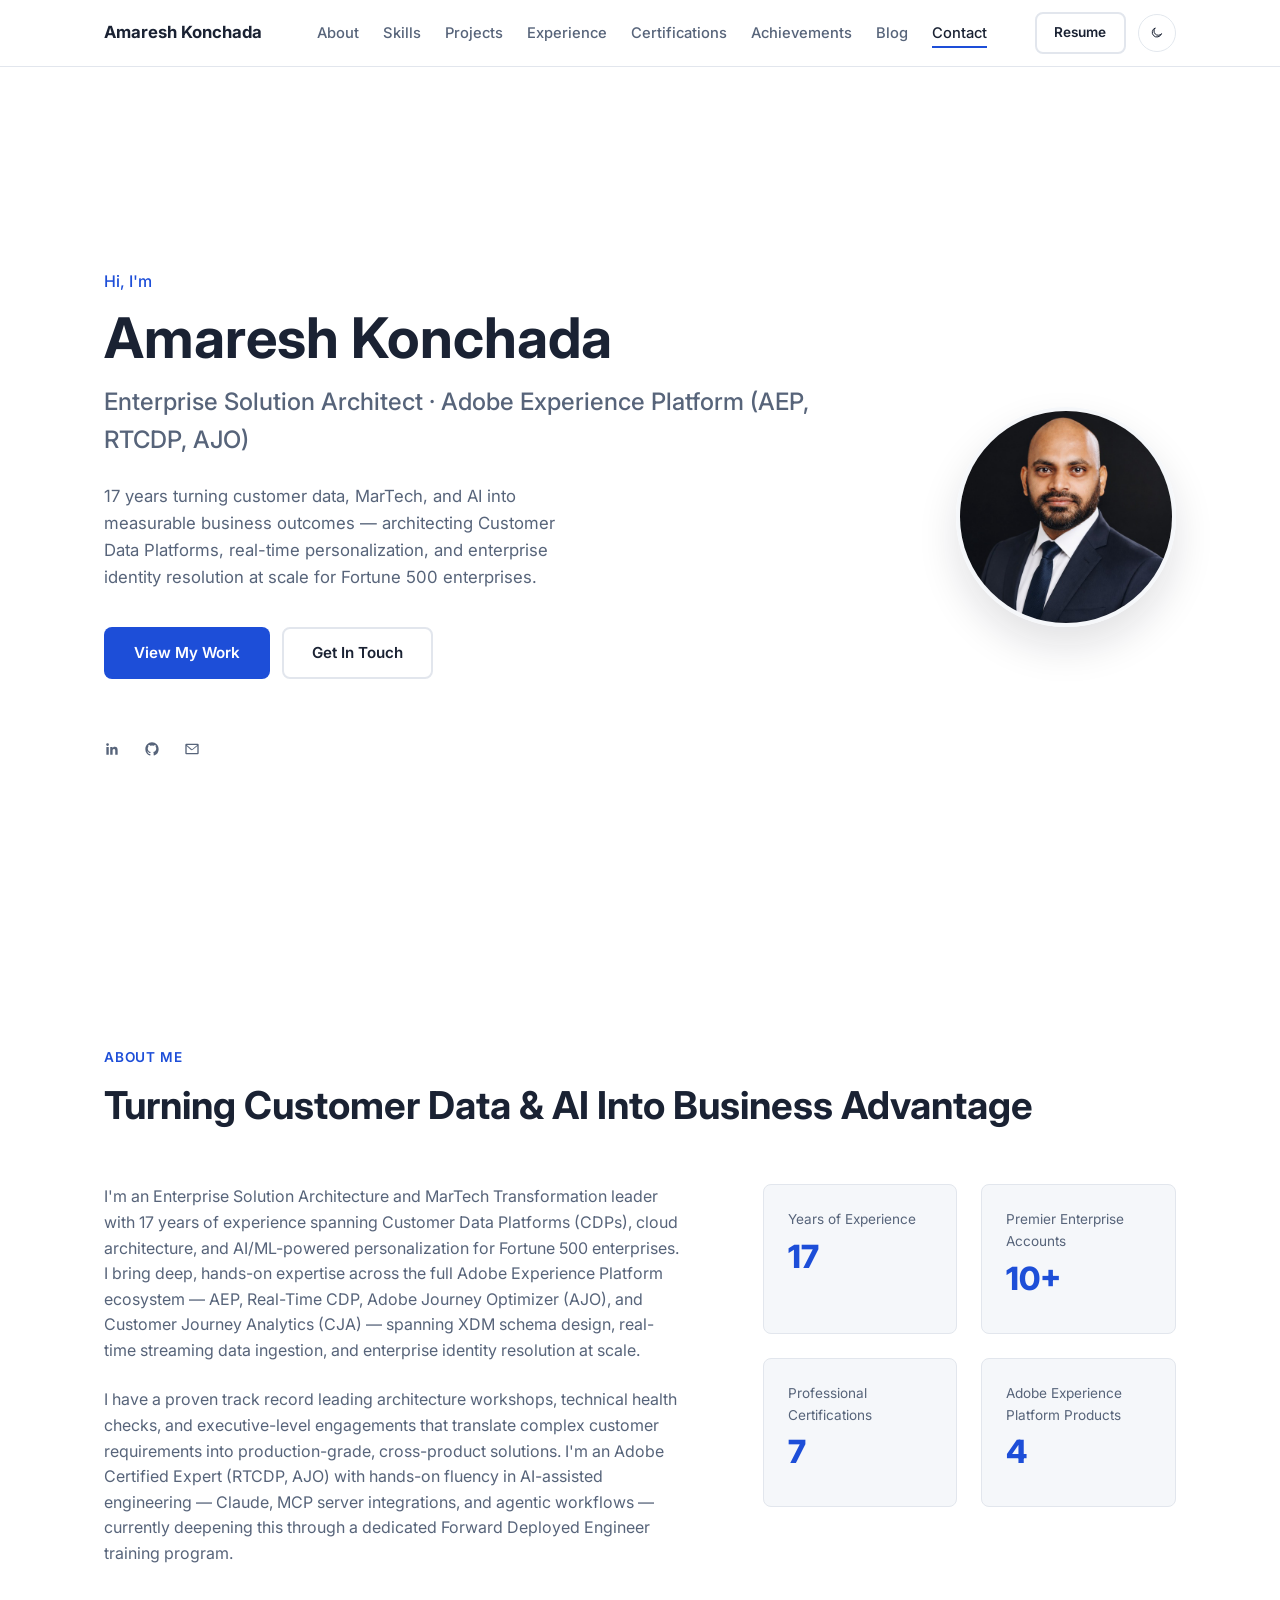
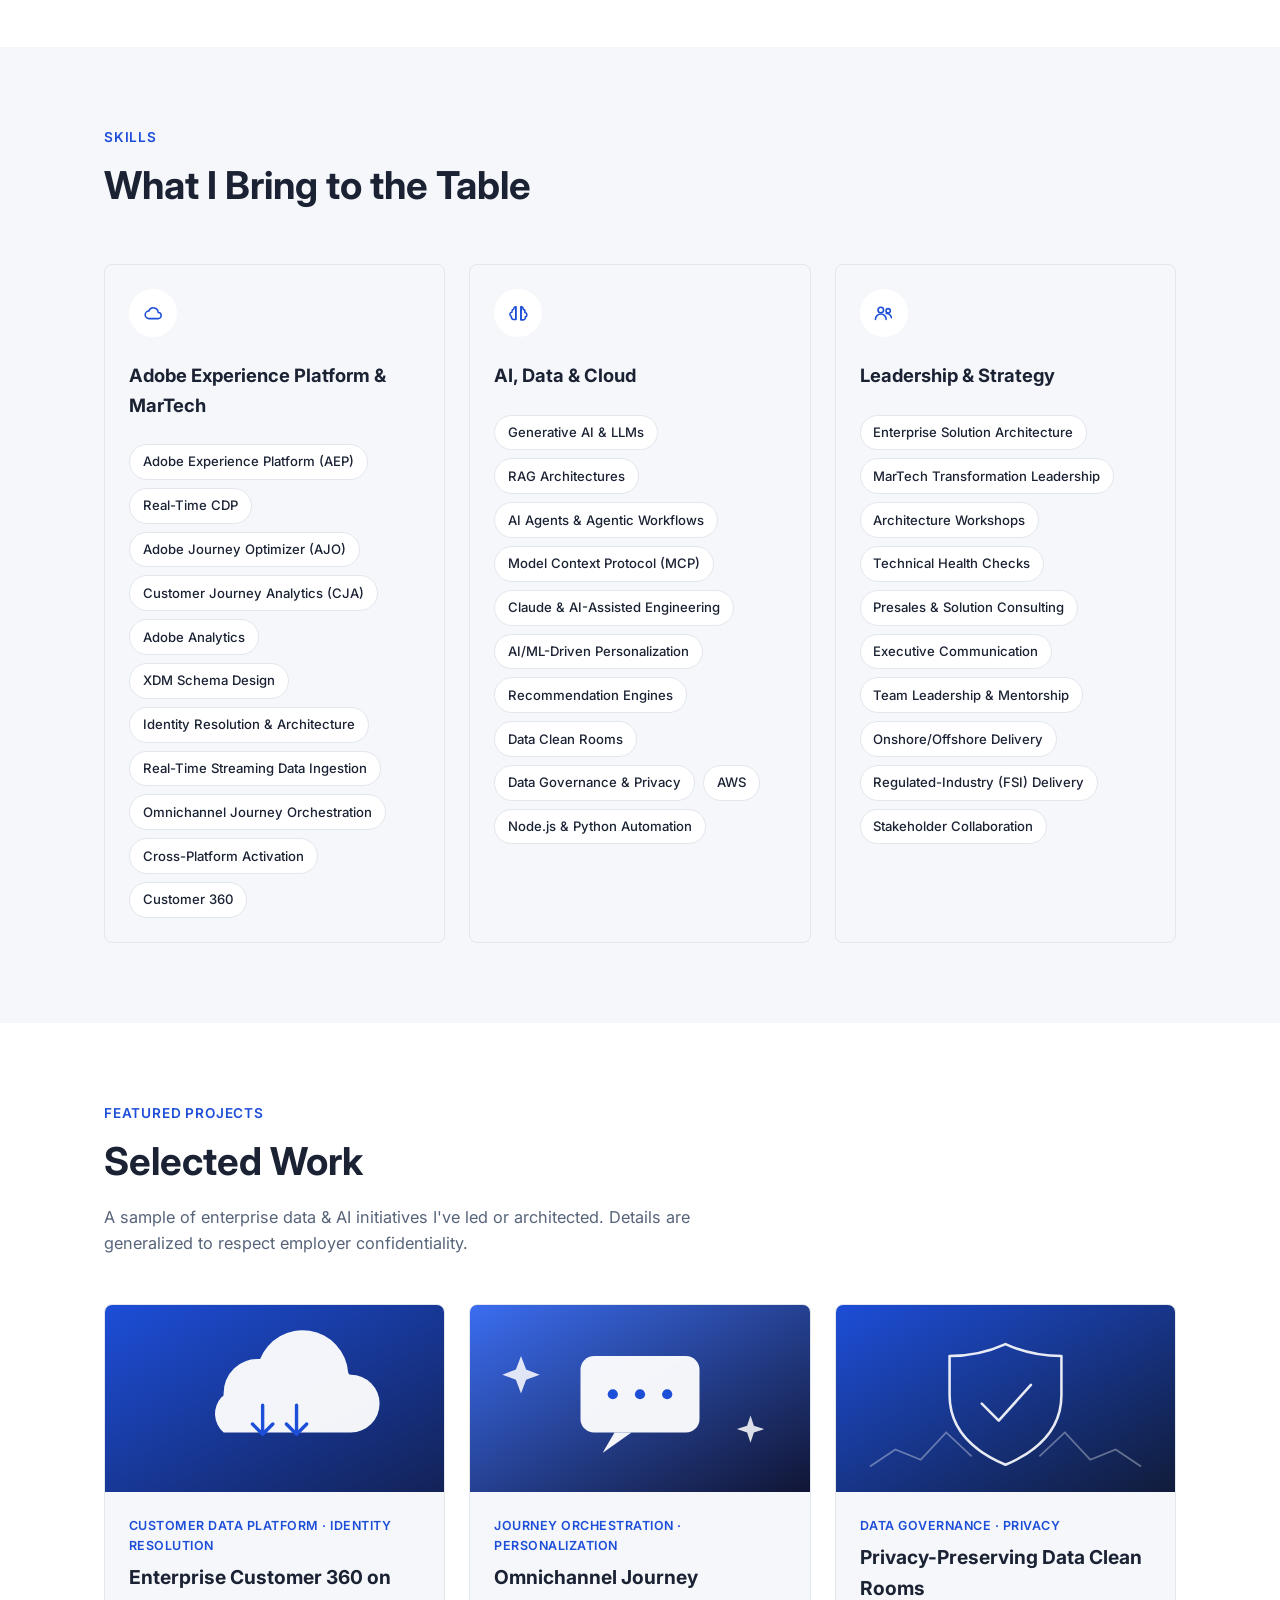
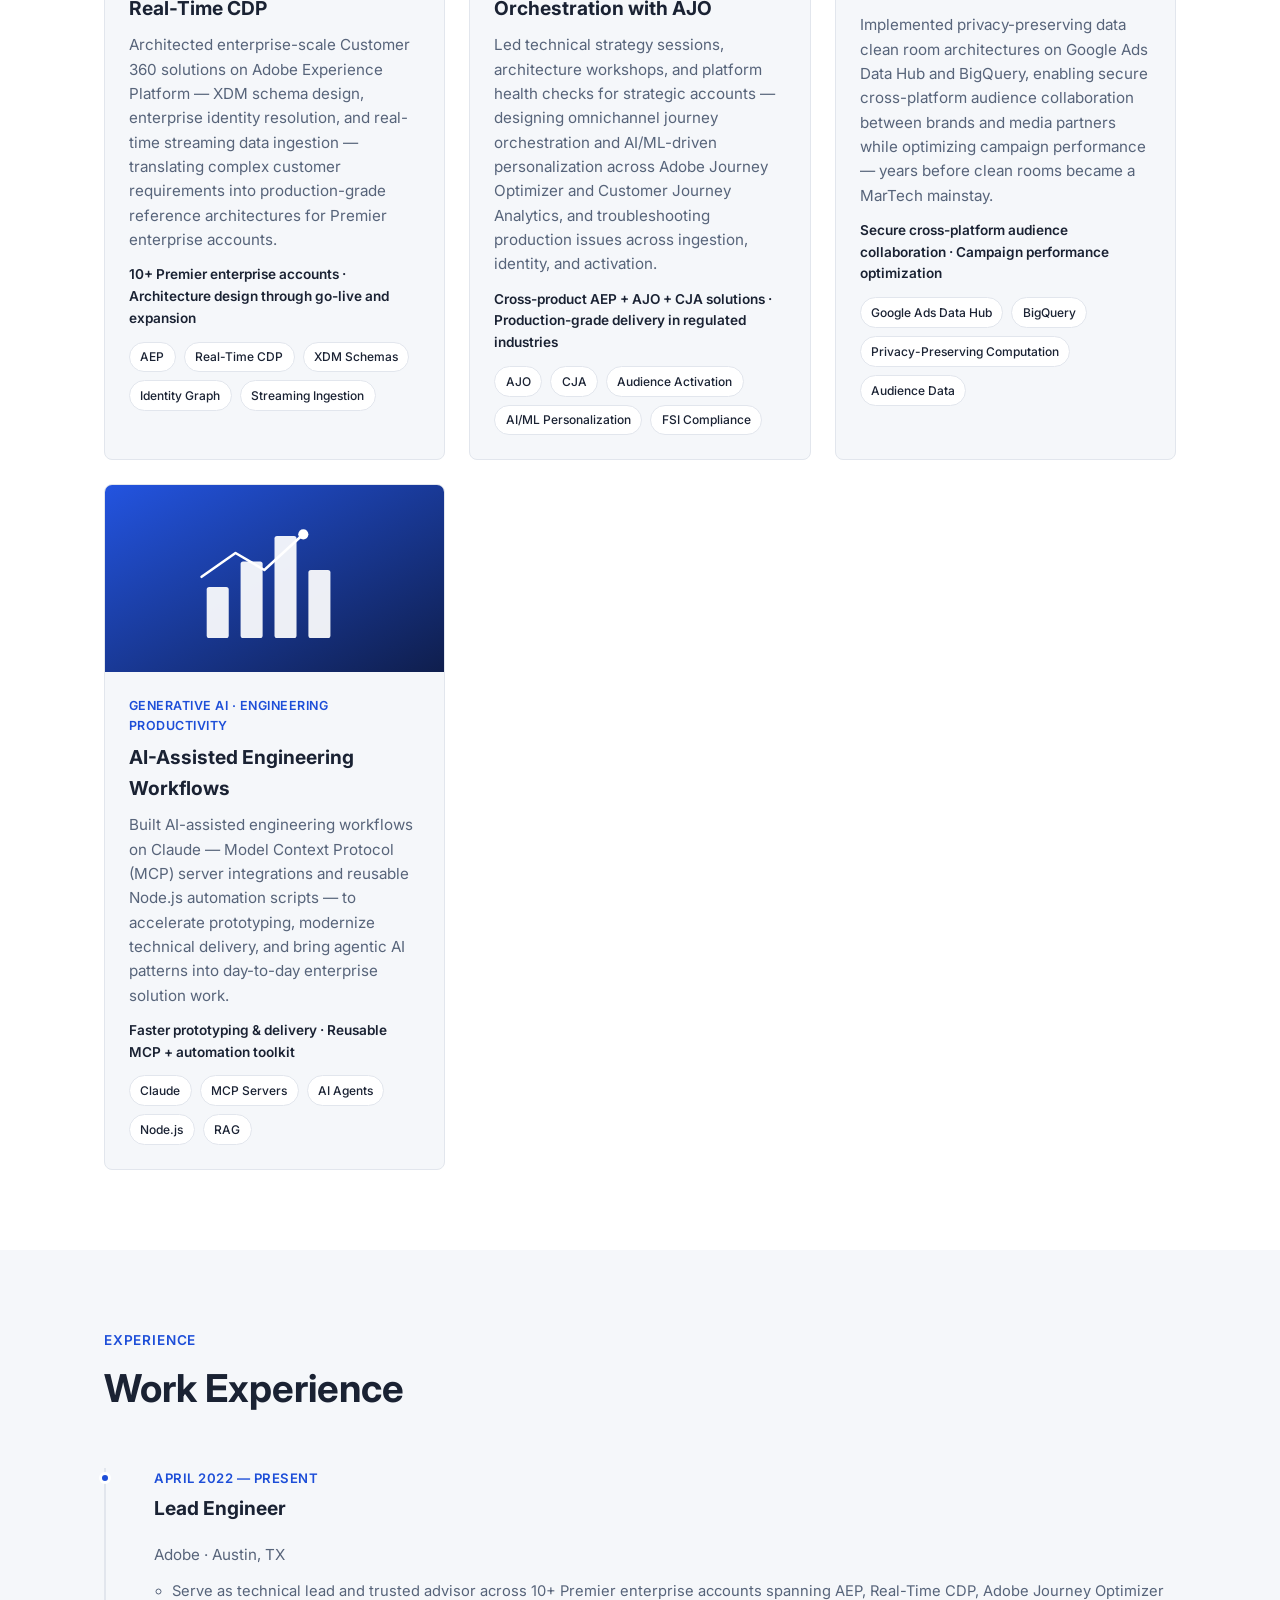
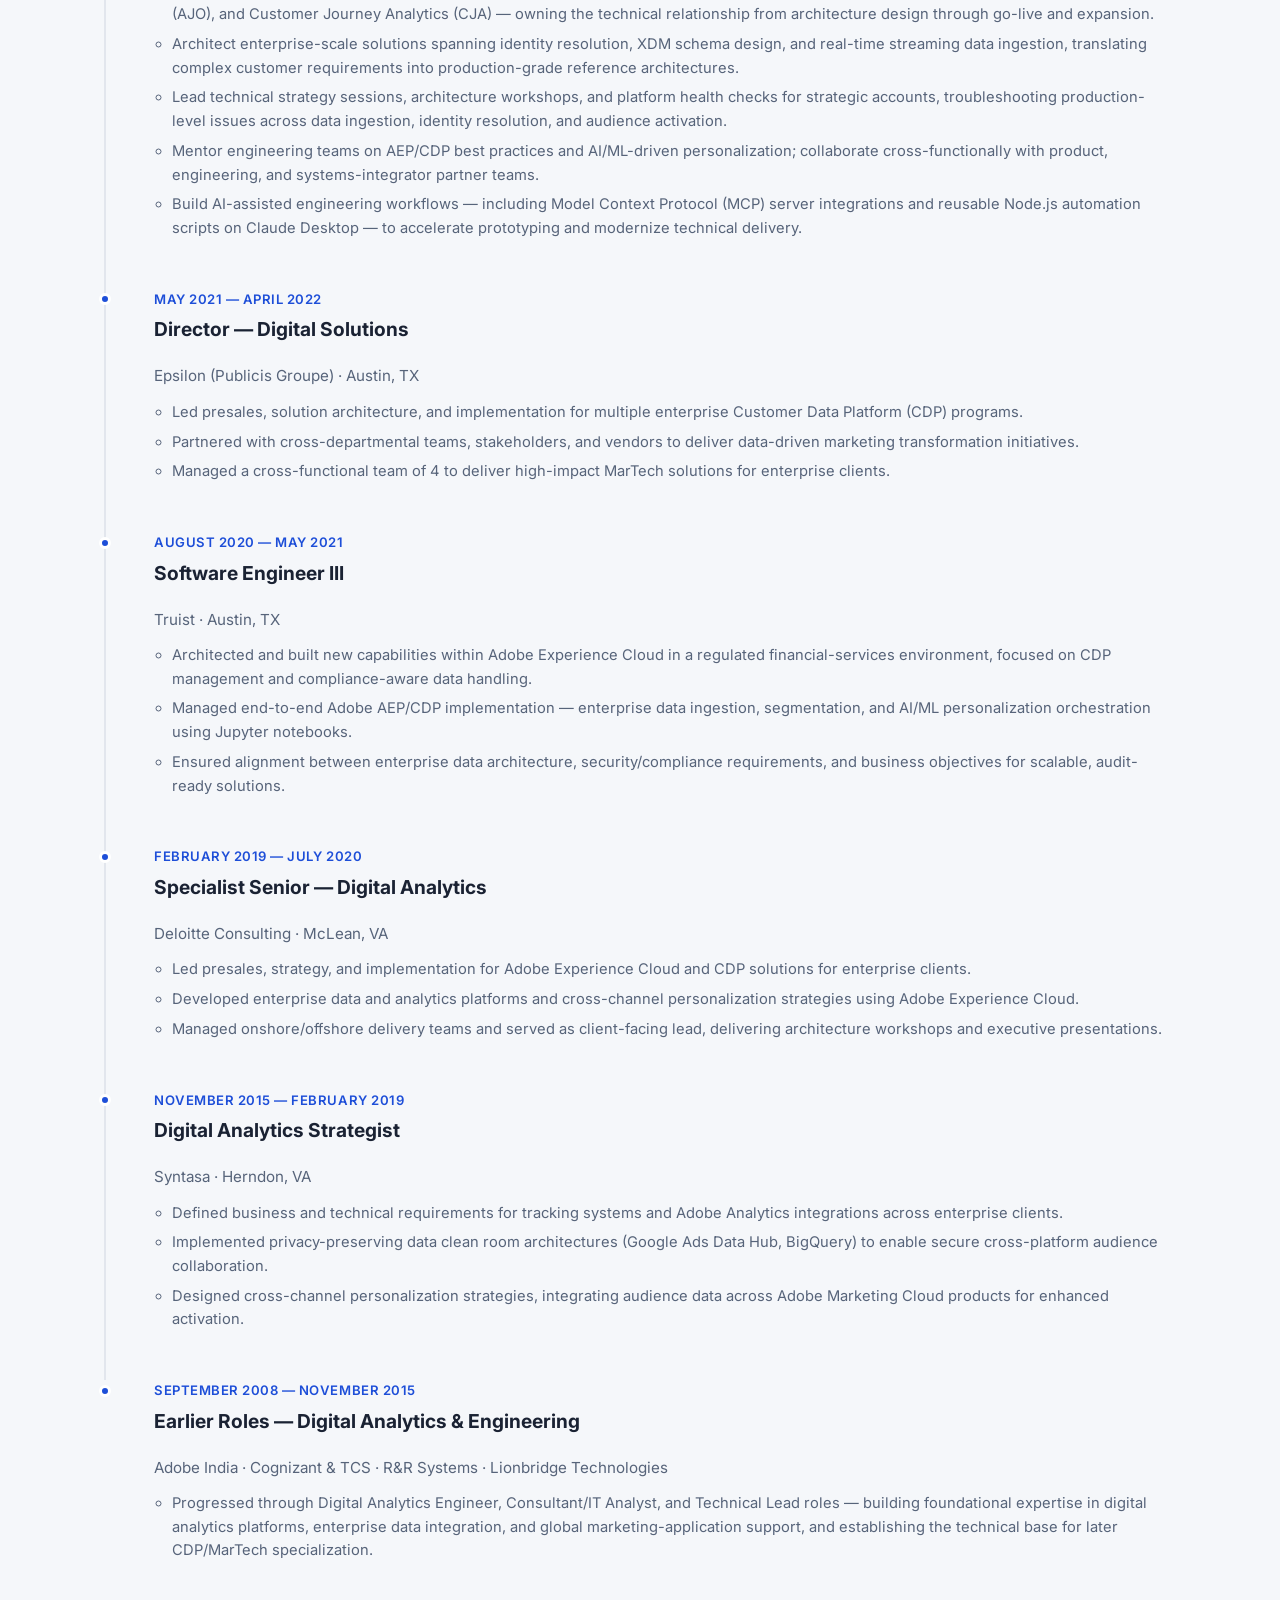
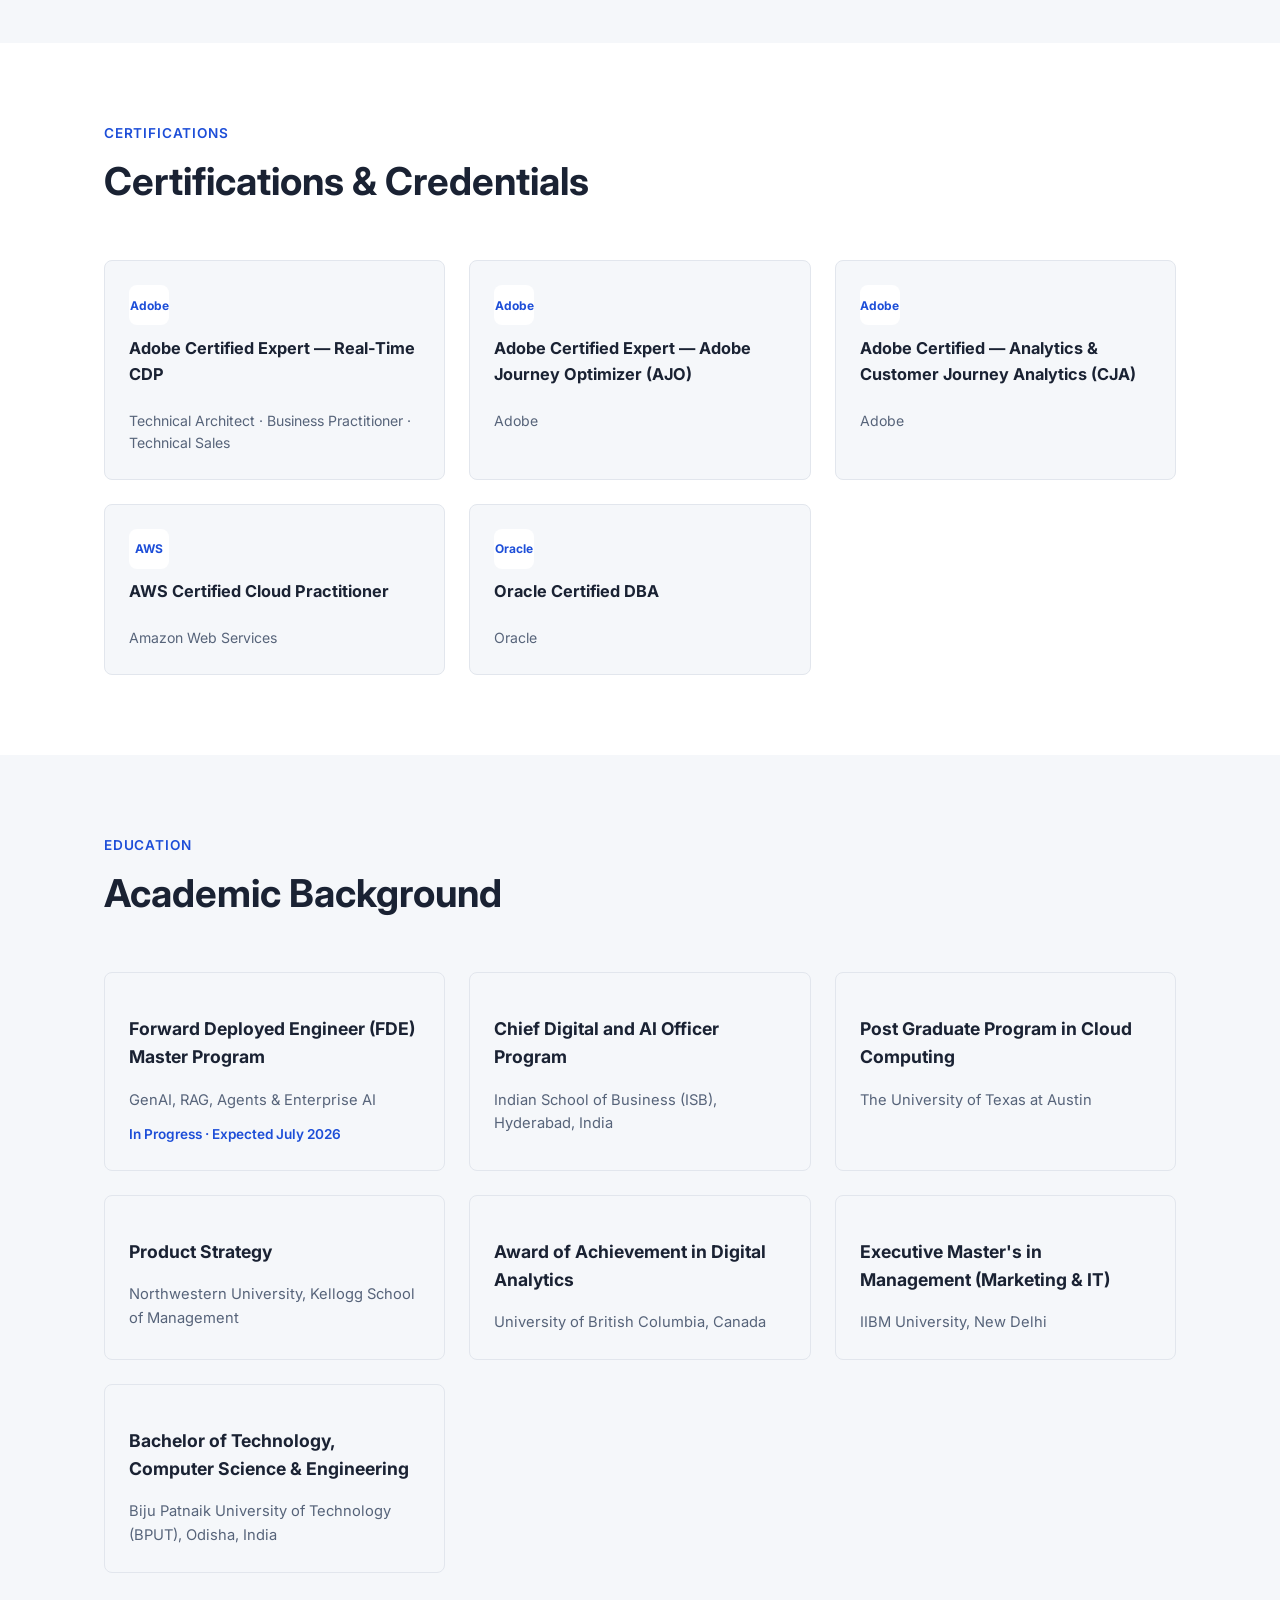
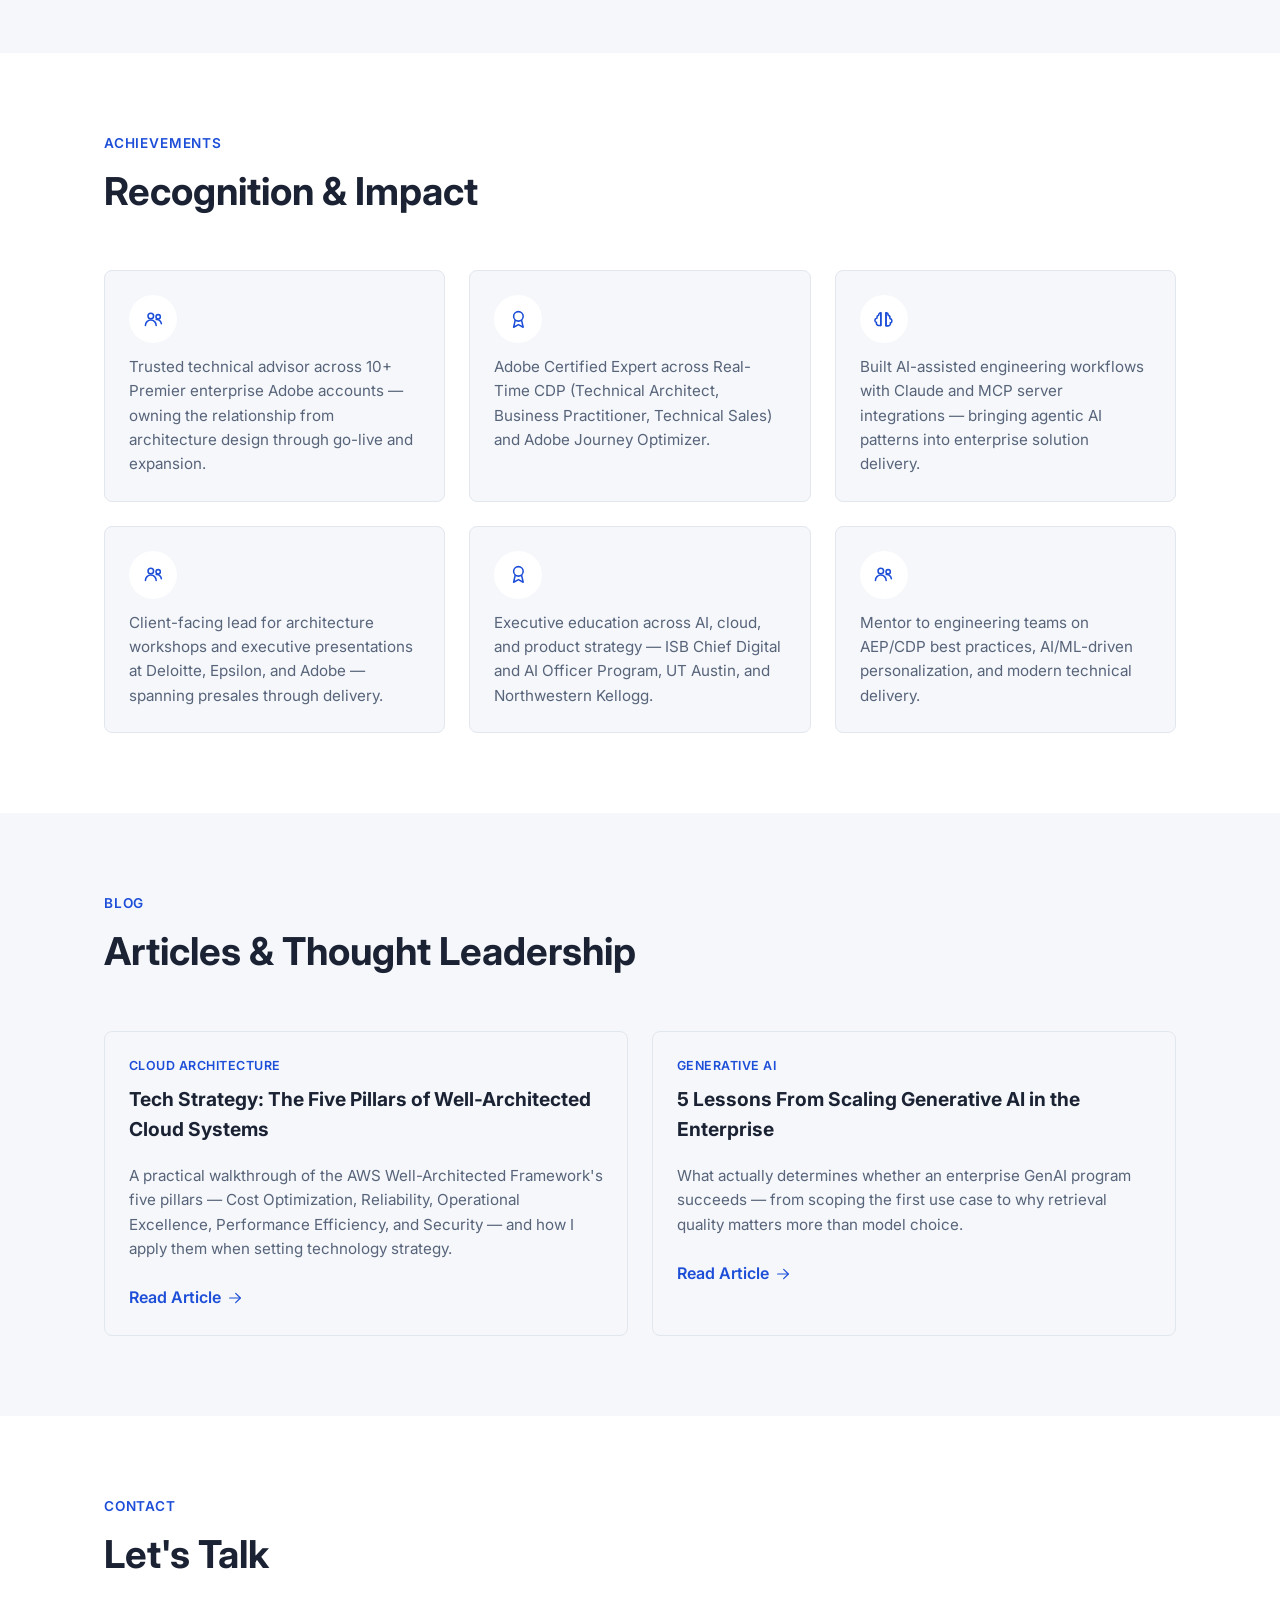
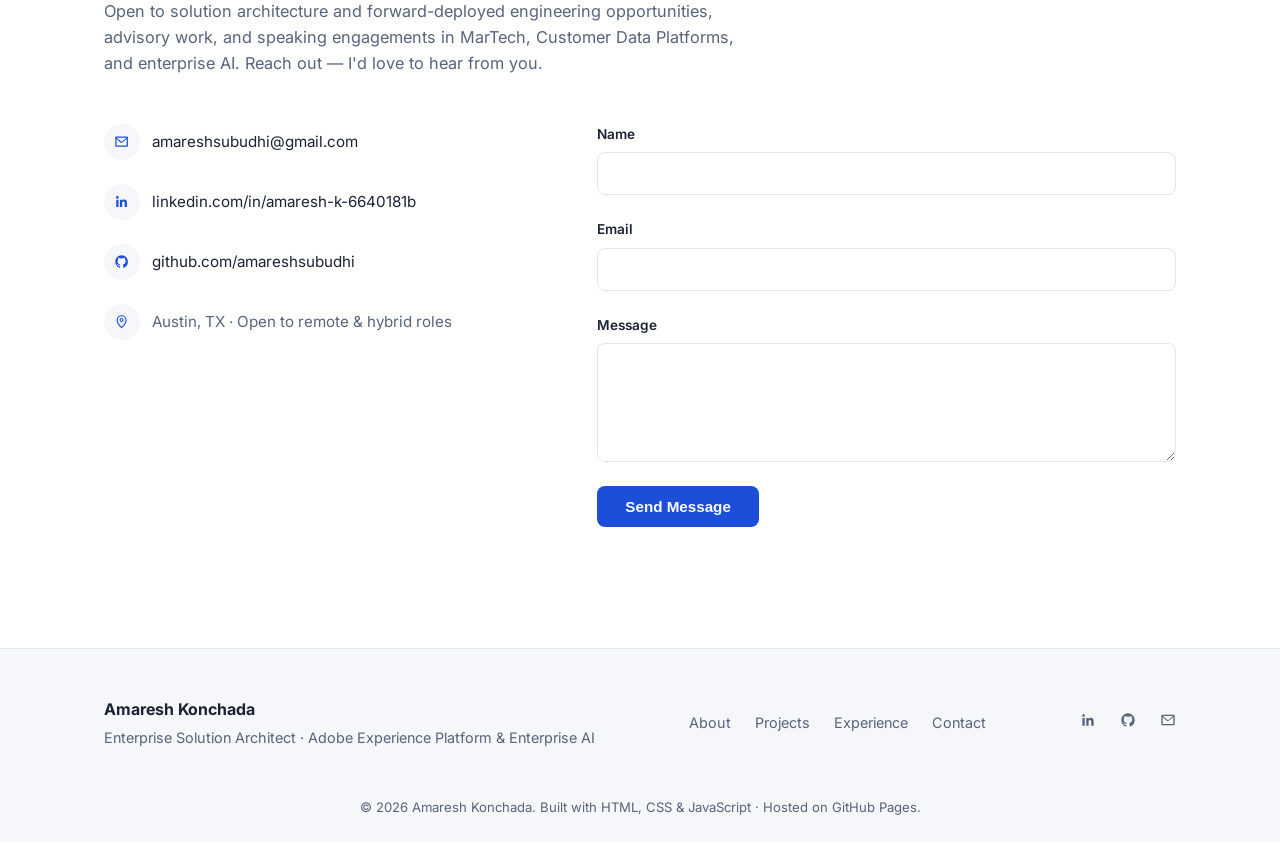
==== commit ddb19038: "Replace placeholder content with real resume data, headshot, and PDF resume - Hero, about, skills, p" ====
--- a/index.html
+++ b/index.html
@@ -3,14 +3,14 @@
 <head>
   <meta charset="UTF-8">
   <meta name="viewport" content="width=device-width, initial-scale=1.0">
-  <title>Amaresh Konchada | Data & AI Leader</title>
-  <meta name="description" content="Amaresh Konchada — Data & AI Leader with 18+ years of experience in cloud architecture, enterprise AI, and technology leadership. Explore my experience, projects, skills, and certifications.">
+  <title>Amaresh Konchada | Enterprise Solution Architect — Adobe Experience Platform &amp; AI</title>
+  <meta name="description" content="Amaresh Konchada — Enterprise Solution Architect with 17 years of experience across Adobe Experience Platform (AEP, Real-Time CDP, AJO, CJA), Customer Data Platforms, and AI-powered personalization for Fortune 500 enterprises.">
 
   <!-- Open Graph -->
-  <meta property="og:title" content="Amaresh Konchada | Data & AI Leader">
-  <meta property="og:description" content="18+ years turning data, cloud, and AI into measurable business outcomes. Explore my experience, projects, skills, and certifications.">
+  <meta property="og:title" content="Amaresh Konchada | Enterprise Solution Architect — Adobe Experience Platform &amp; AI">
+  <meta property="og:description" content="17 years of enterprise solution architecture and MarTech transformation — AEP, Real-Time CDP, AJO, CJA, and AI-powered personalization for Fortune 500 enterprises.">
   <meta property="og:type" content="website">
-  <meta property="og:image" content="images/profile-placeholder.svg">
+  <meta property="og:image" content="images/profile.jpg">
   <!-- TODO: add og:url and <link rel="canonical"> once the GitHub Pages / custom domain URL is finalized -->
 
   <link rel="icon" href="assets/favicon.svg" type="image/svg+xml">
@@ -87,11 +87,11 @@
         <div class="hero__container">
           <p class="hero__eyebrow">Hi, I'm</p>
           <h1 class="hero__name">Amaresh Konchada</h1>
-          <p class="hero__title">Data &amp; AI Leader · Cloud Strategy &amp; Enterprise AI</p>
+          <p class="hero__title">Enterprise Solution Architect · Adobe Experience Platform (AEP, RTCDP, AJO)</p>
           <p class="hero__tagline">
-            18+ years turning data, cloud, and AI into measurable business outcomes — building
-            high-performing teams, modernizing enterprise platforms, and scaling responsible AI
-            from pilot to production.
+            17 years turning customer data, MarTech, and AI into measurable business outcomes —
+            architecting Customer Data Platforms, real-time personalization, and enterprise
+            identity resolution at scale for Fortune 500 enterprises.
           </p>
 
           <div class="hero__cta">
@@ -119,9 +119,7 @@
         </div>
 
         <div class="hero__media">
-          <!-- Placeholder avatar. Replace with a real headshot: drop the file at
-               images/profile.jpg and change the src below to "images/profile.jpg". -->
-          <img src="images/profile-placeholder.svg" alt="Portrait of Amaresh Konchada" class="hero__avatar" width="280" height="280">
+          <img src="images/profile.jpg" alt="Portrait of Amaresh Konchada" class="hero__avatar" width="280" height="280">
         </div>
       </div>
     </section>
@@ -132,43 +130,45 @@
     <section id="about" class="section" aria-label="About Me">
       <div class="container">
         <p class="section__eyebrow">About Me</p>
-        <h2 class="section__title">Turning Data &amp; AI Into Business Advantage</h2>
+        <h2 class="section__title">Turning Customer Data &amp; AI Into Business Advantage</h2>
 
         <div class="about__grid">
           <div class="about__bio">
             <p>
-              I'm a Data &amp; AI leader with 18+ years of experience helping enterprises turn
-              fragmented data into competitive advantage. I've built and scaled cloud data
-              platforms, enterprise AI/ML capabilities, and engineering organizations across
-              financial services, retail, and healthcare technology — always with a focus on
-              measurable business impact over technology for its own sake.
+              I'm an Enterprise Solution Architecture and MarTech Transformation leader with 17
+              years of experience spanning Customer Data Platforms (CDPs), cloud architecture,
+              and AI/ML-powered personalization for Fortune 500 enterprises. I bring deep,
+              hands-on expertise across the full Adobe Experience Platform ecosystem — AEP,
+              Real-Time CDP, Adobe Journey Optimizer (AJO), and Customer Journey Analytics (CJA)
+              — spanning XDM schema design, real-time streaming data ingestion, and enterprise
+              identity resolution at scale.
             </p>
             <p>
-              My leadership style blends deep technical fluency with people-first management.
-              I've built cross-functional data engineering, ML engineering, and platform teams
-              from the ground up, mentored the next generation of technical leaders, and
-              partnered directly with executive stakeholders to translate AI strategy into
-              shipped, adopted products. Today, I focus on responsible generative AI, cloud-native
-              data platforms, and building organizations that can execute at scale.
+              I have a proven track record leading architecture workshops, technical health
+              checks, and executive-level engagements that translate complex customer
+              requirements into production-grade, cross-product solutions. I'm an Adobe
+              Certified Expert (RTCDP, AJO) with hands-on fluency in AI-assisted engineering —
+              Claude, MCP server integrations, and agentic workflows — currently deepening this
+              through a dedicated Forward Deployed Engineer training program.
             </p>
           </div>
 
           <dl class="stats about__stats" aria-label="Career highlights">
             <div class="stat">
               <dt class="stat__label">Years of Experience</dt>
-              <dd class="stat__value">18+</dd>
+              <dd class="stat__value">17</dd>
             </div>
             <div class="stat">
-              <dt class="stat__label">Engineers &amp; Scientists Led</dt>
-              <dd class="stat__value">50+</dd>
+              <dt class="stat__label">Premier Enterprise Accounts</dt>
+              <dd class="stat__value">10+</dd>
             </div>
             <div class="stat">
-              <dt class="stat__label">Enterprise AI &amp; Data Initiatives</dt>
-              <dd class="stat__value">30+</dd>
+              <dt class="stat__label">Professional Certifications</dt>
+              <dd class="stat__value">7</dd>
             </div>
             <div class="stat">
-              <dt class="stat__label">Cloud Platforms Mastered</dt>
-              <dd class="stat__value">3</dd>
+              <dt class="stat__label">Adobe Experience Platform Products</dt>
+              <dd class="stat__value">4</dd>
             </div>
           </dl>
         </div>
@@ -186,37 +186,37 @@
         <div class="skills__grid">
           <article class="card skill-card">
             <div class="skill-card__icon"><svg class="icon" aria-hidden="true"><use href="#icon-cloud"></use></svg></div>
-            <h3 class="skill-card__title">Cloud &amp; Data Engineering</h3>
+            <h3 class="skill-card__title">Adobe Experience Platform &amp; MarTech</h3>
             <ul class="chip-list">
-              <li class="chip">AWS</li>
-              <li class="chip">Microsoft Azure</li>
-              <li class="chip">Google Cloud Platform</li>
-              <li class="chip">Kubernetes &amp; Docker</li>
-              <li class="chip">Snowflake</li>
-              <li class="chip">Databricks</li>
-              <li class="chip">Apache Spark &amp; Kafka</li>
-              <li class="chip">Terraform</li>
-              <li class="chip">dbt</li>
-              <li class="chip">Data Lakehouse Architecture</li>
-              <li class="chip">CI/CD &amp; DevOps</li>
+              <li class="chip">Adobe Experience Platform (AEP)</li>
+              <li class="chip">Real-Time CDP</li>
+              <li class="chip">Adobe Journey Optimizer (AJO)</li>
+              <li class="chip">Customer Journey Analytics (CJA)</li>
+              <li class="chip">Adobe Analytics</li>
+              <li class="chip">XDM Schema Design</li>
+              <li class="chip">Identity Resolution &amp; Architecture</li>
+              <li class="chip">Real-Time Streaming Data Ingestion</li>
+              <li class="chip">Omnichannel Journey Orchestration</li>
+              <li class="chip">Cross-Platform Activation</li>
+              <li class="chip">Customer 360</li>
             </ul>
           </article>
 
           <article class="card skill-card">
             <div class="skill-card__icon"><svg class="icon" aria-hidden="true"><use href="#icon-brain"></use></svg></div>
-            <h3 class="skill-card__title">AI &amp; Machine Learning</h3>
+            <h3 class="skill-card__title">AI, Data &amp; Cloud</h3>
             <ul class="chip-list">
               <li class="chip">Generative AI &amp; LLMs</li>
               <li class="chip">RAG Architectures</li>
-              <li class="chip">MLOps</li>
-              <li class="chip">TensorFlow &amp; PyTorch</li>
-              <li class="chip">Prompt Engineering</li>
-              <li class="chip">Computer Vision</li>
-              <li class="chip">NLP</li>
-              <li class="chip">Responsible AI &amp; Governance</li>
-              <li class="chip">LangChain</li>
-              <li class="chip">Vector Databases</li>
-              <li class="chip">Model Deployment at Scale</li>
+              <li class="chip">AI Agents &amp; Agentic Workflows</li>
+              <li class="chip">Model Context Protocol (MCP)</li>
+              <li class="chip">Claude &amp; AI-Assisted Engineering</li>
+              <li class="chip">AI/ML-Driven Personalization</li>
+              <li class="chip">Recommendation Engines</li>
+              <li class="chip">Data Clean Rooms</li>
+              <li class="chip">Data Governance &amp; Privacy</li>
+              <li class="chip">AWS</li>
+              <li class="chip">Node.js &amp; Python Automation</li>
             </ul>
           </article>
 
@@ -224,16 +224,16 @@
             <div class="skill-card__icon"><svg class="icon" aria-hidden="true"><use href="#icon-users"></use></svg></div>
             <h3 class="skill-card__title">Leadership &amp; Strategy</h3>
             <ul class="chip-list">
-              <li class="chip">Team Building &amp; Mentorship</li>
-              <li class="chip">Executive Stakeholder Management</li>
-              <li class="chip">AI &amp; Data Strategy</li>
-              <li class="chip">P&amp;L / Budget Ownership</li>
-              <li class="chip">Vendor &amp; Partner Management</li>
-              <li class="chip">Agile Program Delivery</li>
-              <li class="chip">Change Management</li>
-              <li class="chip">Public Speaking</li>
-              <li class="chip">Cross-Functional Collaboration</li>
-              <li class="chip">Hiring &amp; Org Design</li>
+              <li class="chip">Enterprise Solution Architecture</li>
+              <li class="chip">MarTech Transformation Leadership</li>
+              <li class="chip">Architecture Workshops</li>
+              <li class="chip">Technical Health Checks</li>
+              <li class="chip">Presales &amp; Solution Consulting</li>
+              <li class="chip">Executive Communication</li>
+              <li class="chip">Team Leadership &amp; Mentorship</li>
+              <li class="chip">Onshore/Offshore Delivery</li>
+              <li class="chip">Regulated-Industry (FSI) Delivery</li>
+              <li class="chip">Stakeholder Collaboration</li>
             </ul>
           </article>
         </div>
@@ -254,80 +254,83 @@
 
         <div class="projects__grid">
           <article class="card project-card">
+            <img src="images/project-cloud.svg" alt="" class="project-card__thumb" width="400" height="220" loading="lazy">
+            <p class="project-card__tag">Customer Data Platform · Identity Resolution</p>
+            <h3 class="project-card__title">Enterprise Customer 360 on Real-Time CDP</h3>
+            <p class="project-card__desc">
+              Architected enterprise-scale Customer 360 solutions on Adobe Experience Platform —
+              XDM schema design, enterprise identity resolution, and real-time streaming data
+              ingestion — translating complex customer requirements into production-grade
+              reference architectures for Premier enterprise accounts.
+            </p>
+            <p class="project-card__impact">10+ Premier enterprise accounts · Architecture design through go-live and expansion</p>
+            <ul class="chip-list chip-list--sm">
+              <li class="chip">AEP</li>
+              <li class="chip">Real-Time CDP</li>
+              <li class="chip">XDM Schemas</li>
+              <li class="chip">Identity Graph</li>
+              <li class="chip">Streaming Ingestion</li>
+            </ul>
+          </article>
+
+          <article class="card project-card">
+            <img src="images/project-genai.svg" alt="" class="project-card__thumb" width="400" height="220" loading="lazy">
+            <p class="project-card__tag">Journey Orchestration · Personalization</p>
+            <h3 class="project-card__title">Omnichannel Journey Orchestration with AJO</h3>
+            <p class="project-card__desc">
+              Led technical strategy sessions, architecture workshops, and platform health checks
+              for strategic accounts — designing omnichannel journey orchestration and AI/ML-driven
+              personalization across Adobe Journey Optimizer and Customer Journey Analytics, and
+              troubleshooting production issues across ingestion, identity, and activation.
+            </p>
+            <p class="project-card__impact">Cross-product AEP + AJO + CJA solutions · Production-grade delivery in regulated industries</p>
+            <ul class="chip-list chip-list--sm">
+              <li class="chip">AJO</li>
+              <li class="chip">CJA</li>
+              <li class="chip">Audience Activation</li>
+              <li class="chip">AI/ML Personalization</li>
+              <li class="chip">FSI Compliance</li>
+            </ul>
+          </article>
+
+          <article class="card project-card">
             <img src="images/project-fraud.svg" alt="" class="project-card__thumb" width="400" height="220" loading="lazy">
-            <p class="project-card__tag">AI / Machine Learning · FinTech</p>
-            <h3 class="project-card__title">Real-Time Fraud Detection Platform</h3>
+            <p class="project-card__tag">Data Governance · Privacy</p>
+            <h3 class="project-card__title">Privacy-Preserving Data Clean Rooms</h3>
             <p class="project-card__desc">
-              Led design and delivery of a real-time transaction fraud detection platform
-              combining streaming data pipelines with ML-based anomaly scoring — cutting fraud
-              losses while keeping false positives low enough to protect customer experience.
-            </p>
-            <p class="project-card__impact">40% reduction in fraud losses · Sub-200ms scoring latency · 99.9% pipeline uptime</p>
+              Implemented privacy-preserving data clean room architectures on Google Ads Data Hub
+              and BigQuery, enabling secure cross-platform audience collaboration between brands
+              and media partners while optimizing campaign performance — years before clean rooms
+              became a MarTech mainstay.
+            </p>
+            <p class="project-card__impact">Secure cross-platform audience collaboration · Campaign performance optimization</p>
             <ul class="chip-list chip-list--sm">
-              <li class="chip">Kafka</li>
-              <li class="chip">Spark Streaming</li>
-              <li class="chip">XGBoost</li>
-              <li class="chip">AWS SageMaker</li>
-              <li class="chip">Feature Store</li>
+              <li class="chip">Google Ads Data Hub</li>
+              <li class="chip">BigQuery</li>
+              <li class="chip">Privacy-Preserving Computation</li>
+              <li class="chip">Audience Data</li>
             </ul>
           </article>
 
           <article class="card project-card">
             <img src="images/project-spend.svg" alt="" class="project-card__thumb" width="400" height="220" loading="lazy">
-            <p class="project-card__tag">Data Platform · Procurement Analytics</p>
-            <h3 class="project-card__title">Enterprise Spend Analytics Platform</h3>
+            <p class="project-card__tag">Generative AI · Engineering Productivity</p>
+            <h3 class="project-card__title">AI-Assisted Engineering Workflows</h3>
             <p class="project-card__desc">
-              Directed the build of an enterprise-wide spend analytics platform unifying
-              procurement, vendor, and invoice data into a single source of truth, with
-              AI-driven anomaly detection and savings recommendations for category managers.
-            </p>
-            <p class="project-card__impact">$12M+ in identified savings · 90% less manual spend classification effort</p>
+              Built AI-assisted engineering workflows on Claude — Model Context Protocol (MCP)
+              server integrations and reusable Node.js automation scripts — to accelerate
+              prototyping, modernize technical delivery, and bring agentic AI patterns into
+              day-to-day enterprise solution work.
+            </p>
+            <p class="project-card__impact">Faster prototyping &amp; delivery · Reusable MCP + automation toolkit</p>
             <ul class="chip-list chip-list--sm">
-              <li class="chip">Snowflake</li>
-              <li class="chip">dbt</li>
-              <li class="chip">Power BI</li>
-              <li class="chip">Python</li>
-              <li class="chip">LLM Classification</li>
+              <li class="chip">Claude</li>
+              <li class="chip">MCP Servers</li>
+              <li class="chip">AI Agents</li>
+              <li class="chip">Node.js</li>
+              <li class="chip">RAG</li>
             </ul>
           </article>
-
-          <article class="card project-card">
-            <img src="images/project-genai.svg" alt="" class="project-card__thumb" width="400" height="220" loading="lazy">
-            <p class="project-card__tag">Generative AI · Knowledge Management</p>
-            <h3 class="project-card__title">Generative AI Enterprise Assistant</h3>
-            <p class="project-card__desc">
-              Sponsored and co-architected an internal GenAI assistant built on a
-              retrieval-augmented generation (RAG) pipeline, giving employees secure, governed
-              access to enterprise knowledge, policies, and documentation.
-            </p>
-            <p class="project-card__impact">10,000+ employees onboarded · 65% faster query resolution</p>
-            <ul class="chip-list chip-list--sm">
-              <li class="chip">LangChain</li>
-              <li class="chip">Vector DB</li>
-              <li class="chip">Azure OpenAI</li>
-              <li class="chip">RAG</li>
-              <li class="chip">SSO / RBAC</li>
-            </ul>
-          </article>
-
-          <article class="card project-card">
-            <img src="images/project-cloud.svg" alt="" class="project-card__thumb" width="400" height="220" loading="lazy">
-            <p class="project-card__tag">Cloud Architecture · Data Engineering</p>
-            <h3 class="project-card__title">Cloud Data Platform Modernization</h3>
-            <p class="project-card__desc">
-              Led the multi-year migration of legacy on-premises data warehouses to a modern
-              cloud-native lakehouse architecture, establishing governance, self-service
-              analytics, and cost controls across the enterprise.
-            </p>
-            <p class="project-card__impact">35% lower cloud data spend · 200+ jobs migrated, zero data-loss incidents</p>
-            <ul class="chip-list chip-list--sm">
-              <li class="chip">AWS</li>
-              <li class="chip">Databricks</li>
-              <li class="chip">Terraform</li>
-              <li class="chip">Airflow</li>
-              <li class="chip">Data Governance</li>
-            </ul>
-          </article>
         </div>
       </div>
     </section>
@@ -335,7 +338,6 @@
     <!-- ==========================================================================
          Work Experience Timeline
          ========================================================================== -->
-    <!-- TODO: swap the generalized employer descriptors below for actual company names when ready to publish. -->
     <section id="experience" class="section section--alt" aria-label="Work Experience">
       <div class="container">
         <p class="section__eyebrow">Experience</p>
@@ -345,14 +347,15 @@
           <li class="timeline__item">
             <div class="timeline__marker" aria-hidden="true"></div>
             <div class="timeline__content">
-              <p class="timeline__period">2021 — Present</p>
-              <h3 class="timeline__role">VP, Data &amp; AI</h3>
-              <p class="timeline__org">Global Financial Services Enterprise</p>
+              <p class="timeline__period">April 2022 — Present</p>
+              <h3 class="timeline__role">Lead Engineer</h3>
+              <p class="timeline__org">Adobe · Austin, TX</p>
               <ul class="timeline__list">
-                <li>Own enterprise data &amp; AI strategy and roadmap for a $2B+ business unit, reporting to the CTO.</li>
-                <li>Built and scaled a 50+ person data engineering, ML engineering, and analytics organization.</li>
-                <li>Launched the company's first enterprise-wide generative AI program, moving from pilot to production in under 9 months.</li>
-                <li>Reduced cloud infrastructure spend by 35% while improving platform reliability to 99.9% uptime.</li>
+                <li>Serve as technical lead and trusted advisor across 10+ Premier enterprise accounts spanning AEP, Real-Time CDP, Adobe Journey Optimizer (AJO), and Customer Journey Analytics (CJA) — owning the technical relationship from architecture design through go-live and expansion.</li>
+                <li>Architect enterprise-scale solutions spanning identity resolution, XDM schema design, and real-time streaming data ingestion, translating complex customer requirements into production-grade reference architectures.</li>
+                <li>Lead technical strategy sessions, architecture workshops, and platform health checks for strategic accounts, troubleshooting production-level issues across data ingestion, identity resolution, and audience activation.</li>
+                <li>Mentor engineering teams on AEP/CDP best practices and AI/ML-driven personalization; collaborate cross-functionally with product, engineering, and systems-integrator partner teams.</li>
+                <li>Build AI-assisted engineering workflows — including Model Context Protocol (MCP) server integrations and reusable Node.js automation scripts on Claude Desktop — to accelerate prototyping and modernize technical delivery.</li>
               </ul>
             </div>
           </li>
@@ -360,13 +363,13 @@
           <li class="timeline__item">
             <div class="timeline__marker" aria-hidden="true"></div>
             <div class="timeline__content">
-              <p class="timeline__period">2017 — 2021</p>
-              <h3 class="timeline__role">Director, Cloud &amp; Data Engineering</h3>
-              <p class="timeline__org">Fortune 500 Retail &amp; E-Commerce Company</p>
+              <p class="timeline__period">May 2021 — April 2022</p>
+              <h3 class="timeline__role">Director — Digital Solutions</h3>
+              <p class="timeline__org">Epsilon (Publicis Groupe) · Austin, TX</p>
               <ul class="timeline__list">
-                <li>Led migration of legacy on-prem data warehouses to a cloud-native lakehouse architecture, serving 200+ downstream teams.</li>
-                <li>Established the company's first formal data governance and MLOps practices.</li>
-                <li>Partnered with executive leadership to define a 3-year cloud and AI investment roadmap.</li>
+                <li>Led presales, solution architecture, and implementation for multiple enterprise Customer Data Platform (CDP) programs.</li>
+                <li>Partnered with cross-departmental teams, stakeholders, and vendors to deliver data-driven marketing transformation initiatives.</li>
+                <li>Managed a cross-functional team of 4 to deliver high-impact MarTech solutions for enterprise clients.</li>
               </ul>
             </div>
           </li>
@@ -374,13 +377,13 @@
           <li class="timeline__item">
             <div class="timeline__marker" aria-hidden="true"></div>
             <div class="timeline__content">
-              <p class="timeline__period">2012 — 2017</p>
-              <h3 class="timeline__role">Senior Manager, Data Platforms</h3>
-              <p class="timeline__org">Global Healthcare Technology Company</p>
+              <p class="timeline__period">August 2020 — May 2021</p>
+              <h3 class="timeline__role">Software Engineer III</h3>
+              <p class="timeline__org">Truist · Austin, TX</p>
               <ul class="timeline__list">
-                <li>Built real-time and batch data pipelines supporting clinical and operational analytics for millions of patient records.</li>
-                <li>Grew and mentored a data engineering team from 4 to 20 engineers.</li>
-                <li>Introduced CI/CD and automated testing practices that cut release cycle time by 60%.</li>
+                <li>Architected and built new capabilities within Adobe Experience Cloud in a regulated financial-services environment, focused on CDP management and compliance-aware data handling.</li>
+                <li>Managed end-to-end Adobe AEP/CDP implementation — enterprise data ingestion, segmentation, and AI/ML personalization orchestration using Jupyter notebooks.</li>
+                <li>Ensured alignment between enterprise data architecture, security/compliance requirements, and business objectives for scalable, audit-ready solutions.</li>
               </ul>
             </div>
           </li>
@@ -388,13 +391,39 @@
           <li class="timeline__item">
             <div class="timeline__marker" aria-hidden="true"></div>
             <div class="timeline__content">
-              <p class="timeline__period">2008 — 2012</p>
-              <h3 class="timeline__role">Data Engineering Lead</h3>
-              <p class="timeline__org">Enterprise Software Company</p>
+              <p class="timeline__period">February 2019 — July 2020</p>
+              <h3 class="timeline__role">Specialist Senior — Digital Analytics</h3>
+              <p class="timeline__org">Deloitte Consulting · McLean, VA</p>
               <ul class="timeline__list">
-                <li>Designed and built ETL pipelines and reporting infrastructure supporting enterprise BI for large B2B customers.</li>
-                <li>Established early data quality and monitoring frameworks still referenced years later.</li>
-                <li>Started my career as a hands-on data engineer — the foundation for a long-term move into data &amp; AI leadership.</li>
+                <li>Led presales, strategy, and implementation for Adobe Experience Cloud and CDP solutions for enterprise clients.</li>
+                <li>Developed enterprise data and analytics platforms and cross-channel personalization strategies using Adobe Experience Cloud.</li>
+                <li>Managed onshore/offshore delivery teams and served as client-facing lead, delivering architecture workshops and executive presentations.</li>
+              </ul>
+            </div>
+          </li>
+
+          <li class="timeline__item">
+            <div class="timeline__marker" aria-hidden="true"></div>
+            <div class="timeline__content">
+              <p class="timeline__period">November 2015 — February 2019</p>
+              <h3 class="timeline__role">Digital Analytics Strategist</h3>
+              <p class="timeline__org">Syntasa · Herndon, VA</p>
+              <ul class="timeline__list">
+                <li>Defined business and technical requirements for tracking systems and Adobe Analytics integrations across enterprise clients.</li>
+                <li>Implemented privacy-preserving data clean room architectures (Google Ads Data Hub, BigQuery) to enable secure cross-platform audience collaboration.</li>
+                <li>Designed cross-channel personalization strategies, integrating audience data across Adobe Marketing Cloud products for enhanced activation.</li>
+              </ul>
+            </div>
+          </li>
+
+          <li class="timeline__item">
+            <div class="timeline__marker" aria-hidden="true"></div>
+            <div class="timeline__content">
+              <p class="timeline__period">September 2008 — November 2015</p>
+              <h3 class="timeline__role">Earlier Roles — Digital Analytics &amp; Engineering</h3>
+              <p class="timeline__org">Adobe India · Cognizant &amp; TCS · R&amp;R Systems · Lionbridge Technologies</p>
+              <ul class="timeline__list">
+                <li>Progressed through Digital Analytics Engineer, Consultant/IT Analyst, and Technical Lead roles — building foundational expertise in digital analytics platforms, enterprise data integration, and global marketing-application support, and establishing the technical base for later CDP/MarTech specialization.</li>
               </ul>
             </div>
           </li>
@@ -412,34 +441,29 @@
 
         <div class="cert__grid">
           <article class="card cert-card">
-            <p class="cert-card__badge">AWS</p>
-            <h3 class="cert-card__title">AWS Certified Solutions Architect – Professional</h3>
-            <p class="cert-card__issuer">Amazon Web Services</p>
+            <p class="cert-card__badge">Adobe</p>
+            <h3 class="cert-card__title">Adobe Certified Expert — Real-Time CDP</h3>
+            <p class="cert-card__issuer">Technical Architect · Business Practitioner · Technical Sales</p>
+          </article>
+          <article class="card cert-card">
+            <p class="cert-card__badge">Adobe</p>
+            <h3 class="cert-card__title">Adobe Certified Expert — Adobe Journey Optimizer (AJO)</h3>
+            <p class="cert-card__issuer">Adobe</p>
+          </article>
+          <article class="card cert-card">
+            <p class="cert-card__badge">Adobe</p>
+            <h3 class="cert-card__title">Adobe Certified — Analytics &amp; Customer Journey Analytics (CJA)</h3>
+            <p class="cert-card__issuer">Adobe</p>
           </article>
           <article class="card cert-card">
             <p class="cert-card__badge">AWS</p>
-            <h3 class="cert-card__title">AWS Certified Machine Learning – Specialty</h3>
+            <h3 class="cert-card__title">AWS Certified Cloud Practitioner</h3>
             <p class="cert-card__issuer">Amazon Web Services</p>
           </article>
           <article class="card cert-card">
-            <p class="cert-card__badge">Azure</p>
-            <h3 class="cert-card__title">Azure Solutions Architect Expert</h3>
-            <p class="cert-card__issuer">Microsoft</p>
-          </article>
-          <article class="card cert-card">
-            <p class="cert-card__badge">GCP</p>
-            <h3 class="cert-card__title">Professional Data Engineer</h3>
-            <p class="cert-card__issuer">Google Cloud</p>
-          </article>
-          <article class="card cert-card">
-            <p class="cert-card__badge">DB</p>
-            <h3 class="cert-card__title">Certified Data Engineer Professional</h3>
-            <p class="cert-card__issuer">Databricks</p>
-          </article>
-          <article class="card cert-card">
-            <p class="cert-card__badge">PMI</p>
-            <h3 class="cert-card__title">Project Management Professional (PMP)</h3>
-            <p class="cert-card__issuer">Project Management Institute</p>
+            <p class="cert-card__badge">Oracle</p>
+            <h3 class="cert-card__title">Oracle Certified DBA</h3>
+            <p class="cert-card__issuer">Oracle</p>
           </article>
         </div>
       </div>
@@ -455,14 +479,33 @@
 
         <div class="education__grid">
           <article class="card education-card">
-            <h3 class="education-card__degree">Master of Science, Computer Science</h3>
-            <p class="education-card__focus">Concentration: Data Science &amp; Artificial Intelligence</p>
-            <p class="education-card__year">2008</p>
+            <h3 class="education-card__degree">Forward Deployed Engineer (FDE) Master Program</h3>
+            <p class="education-card__focus">GenAI, RAG, Agents &amp; Enterprise AI</p>
+            <p class="education-card__year">In Progress · Expected July 2026</p>
           </article>
           <article class="card education-card">
-            <h3 class="education-card__degree">Bachelor of Engineering, Computer Science</h3>
-            <p class="education-card__focus">Foundations in algorithms, distributed systems, and software engineering</p>
-            <p class="education-card__year">2006</p>
+            <h3 class="education-card__degree">Chief Digital and AI Officer Program</h3>
+            <p class="education-card__focus">Indian School of Business (ISB), Hyderabad, India</p>
+          </article>
+          <article class="card education-card">
+            <h3 class="education-card__degree">Post Graduate Program in Cloud Computing</h3>
+            <p class="education-card__focus">The University of Texas at Austin</p>
+          </article>
+          <article class="card education-card">
+            <h3 class="education-card__degree">Product Strategy</h3>
+            <p class="education-card__focus">Northwestern University, Kellogg School of Management</p>
+          </article>
+          <article class="card education-card">
+            <h3 class="education-card__degree">Award of Achievement in Digital Analytics</h3>
+            <p class="education-card__focus">University of British Columbia, Canada</p>
+          </article>
+          <article class="card education-card">
+            <h3 class="education-card__degree">Executive Master's in Management (Marketing &amp; IT)</h3>
+            <p class="education-card__focus">IIBM University, New Delhi</p>
+          </article>
+          <article class="card education-card">
+            <h3 class="education-card__degree">Bachelor of Technology, Computer Science &amp; Engineering</h3>
+            <p class="education-card__focus">Biju Patnaik University of Technology (BPUT), Odisha, India</p>
           </article>
         </div>
       </div>
@@ -479,27 +522,27 @@
         <div class="achievements__grid">
           <article class="card achievement-card">
             <div class="achievement-card__icon"><svg class="icon" aria-hidden="true"><use href="#icon-users"></use></svg></div>
-            <p>Built and scaled a 50+ person global Data &amp; AI organization from the ground up.</p>
+            <p>Trusted technical advisor across 10+ Premier enterprise Adobe accounts — owning the relationship from architecture design through go-live and expansion.</p>
+          </article>
+          <article class="card achievement-card">
+            <div class="achievement-card__icon"><svg class="icon" aria-hidden="true"><use href="#icon-award"></use></svg></div>
+            <p>Adobe Certified Expert across Real-Time CDP (Technical Architect, Business Practitioner, Technical Sales) and Adobe Journey Optimizer.</p>
           </article>
           <article class="card achievement-card">
             <div class="achievement-card__icon"><svg class="icon" aria-hidden="true"><use href="#icon-brain"></use></svg></div>
-            <p>Led the enterprise's first production generative AI program, adopted by 10,000+ employees within a year.</p>
+            <p>Built AI-assisted engineering workflows with Claude and MCP server integrations — bringing agentic AI patterns into enterprise solution delivery.</p>
+          </article>
+          <article class="card achievement-card">
+            <div class="achievement-card__icon"><svg class="icon" aria-hidden="true"><use href="#icon-users"></use></svg></div>
+            <p>Client-facing lead for architecture workshops and executive presentations at Deloitte, Epsilon, and Adobe — spanning presales through delivery.</p>
           </article>
           <article class="card achievement-card">
             <div class="achievement-card__icon"><svg class="icon" aria-hidden="true"><use href="#icon-award"></use></svg></div>
-            <p>Delivered $12M+ in identified cost savings and efficiency gains through AI-driven analytics.</p>
+            <p>Executive education across AI, cloud, and product strategy — ISB Chief Digital and AI Officer Program, UT Austin, and Northwestern Kellogg.</p>
           </article>
           <article class="card achievement-card">
             <div class="achievement-card__icon"><svg class="icon" aria-hidden="true"><use href="#icon-users"></use></svg></div>
-            <p>Frequent speaker on enterprise AI strategy and cloud data platforms at industry and internal leadership forums.</p>
-          </article>
-          <article class="card achievement-card">
-            <div class="achievement-card__icon"><svg class="icon" aria-hidden="true"><use href="#icon-award"></use></svg></div>
-            <p>Author of technical strategy write-ups on cloud architecture and AI adoption — see the Blog section below.</p>
-          </article>
-          <article class="card achievement-card">
-            <div class="achievement-card__icon"><svg class="icon" aria-hidden="true"><use href="#icon-users"></use></svg></div>
-            <p>Active mentor for early-career data engineers and aspiring technical leaders.</p>
+            <p>Mentor to engineering teams on AEP/CDP best practices, AI/ML-driven personalization, and modern technical delivery.</p>
           </article>
         </div>
       </div>
@@ -550,8 +593,9 @@
         <p class="section__eyebrow">Contact</p>
         <h2 class="section__title">Let's Talk</h2>
         <p class="section__subtitle">
-          Open to executive leadership roles, advisory work, and speaking engagements in
-          data, cloud, and AI. Reach out — I'd love to hear from you.
+          Open to solution architecture and forward-deployed engineering opportunities,
+          advisory work, and speaking engagements in MarTech, Customer Data Platforms, and
+          enterprise AI. Reach out — I'd love to hear from you.
         </p>
 
         <div class="contact__grid">
@@ -570,7 +614,7 @@
             </a>
             <p class="contact__item contact__item--static">
               <span class="contact__icon"><svg class="icon" aria-hidden="true"><use href="#icon-map-pin"></use></svg></span>
-              Available for remote &amp; hybrid leadership roles
+              Austin, TX · Open to remote &amp; hybrid roles
             </p>
           </div>
 
@@ -603,7 +647,7 @@
     <div class="container site-footer__grid">
       <div>
         <p class="site-footer__name">Amaresh Konchada</p>
-        <p class="site-footer__tagline">Data &amp; AI Leader · Cloud Strategy &amp; Enterprise AI</p>
+        <p class="site-footer__tagline">Enterprise Solution Architect · Adobe Experience Platform &amp; Enterprise AI</p>
       </div>
 
       <ul class="site-footer__links">
